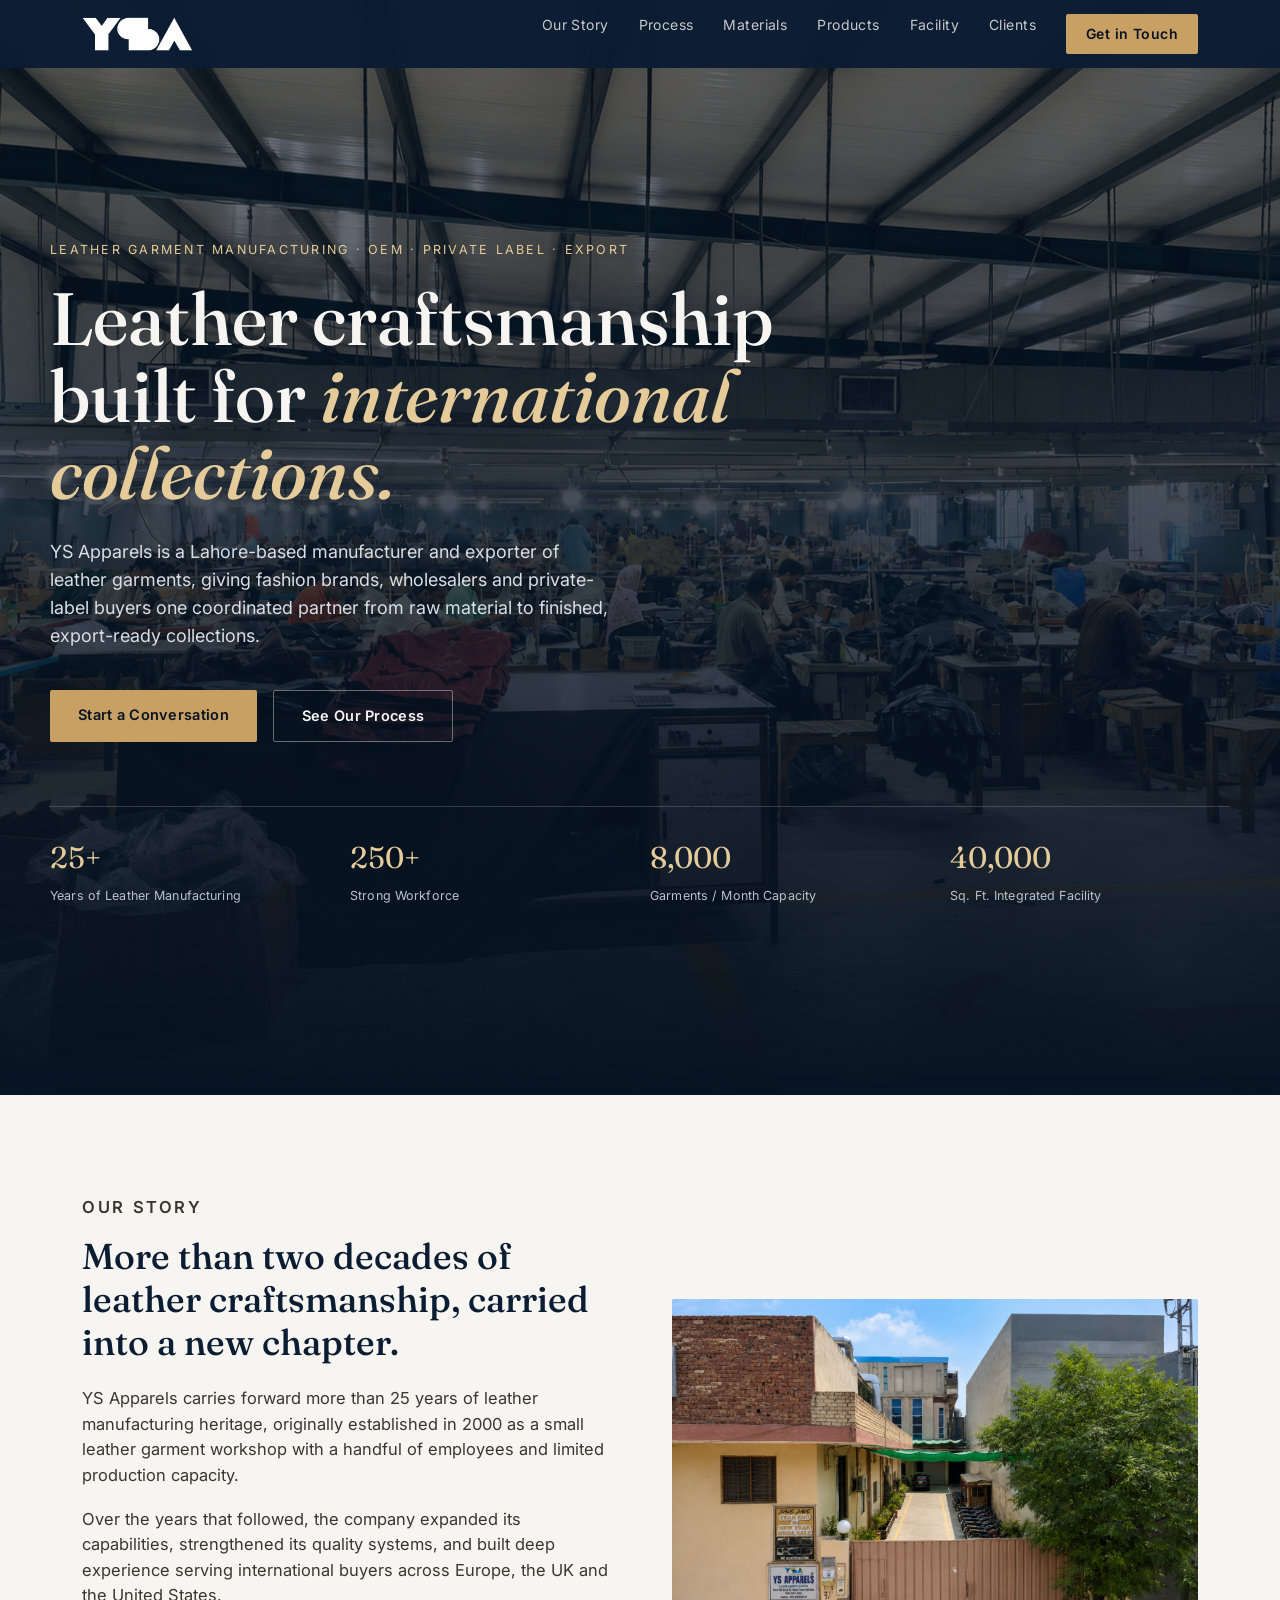
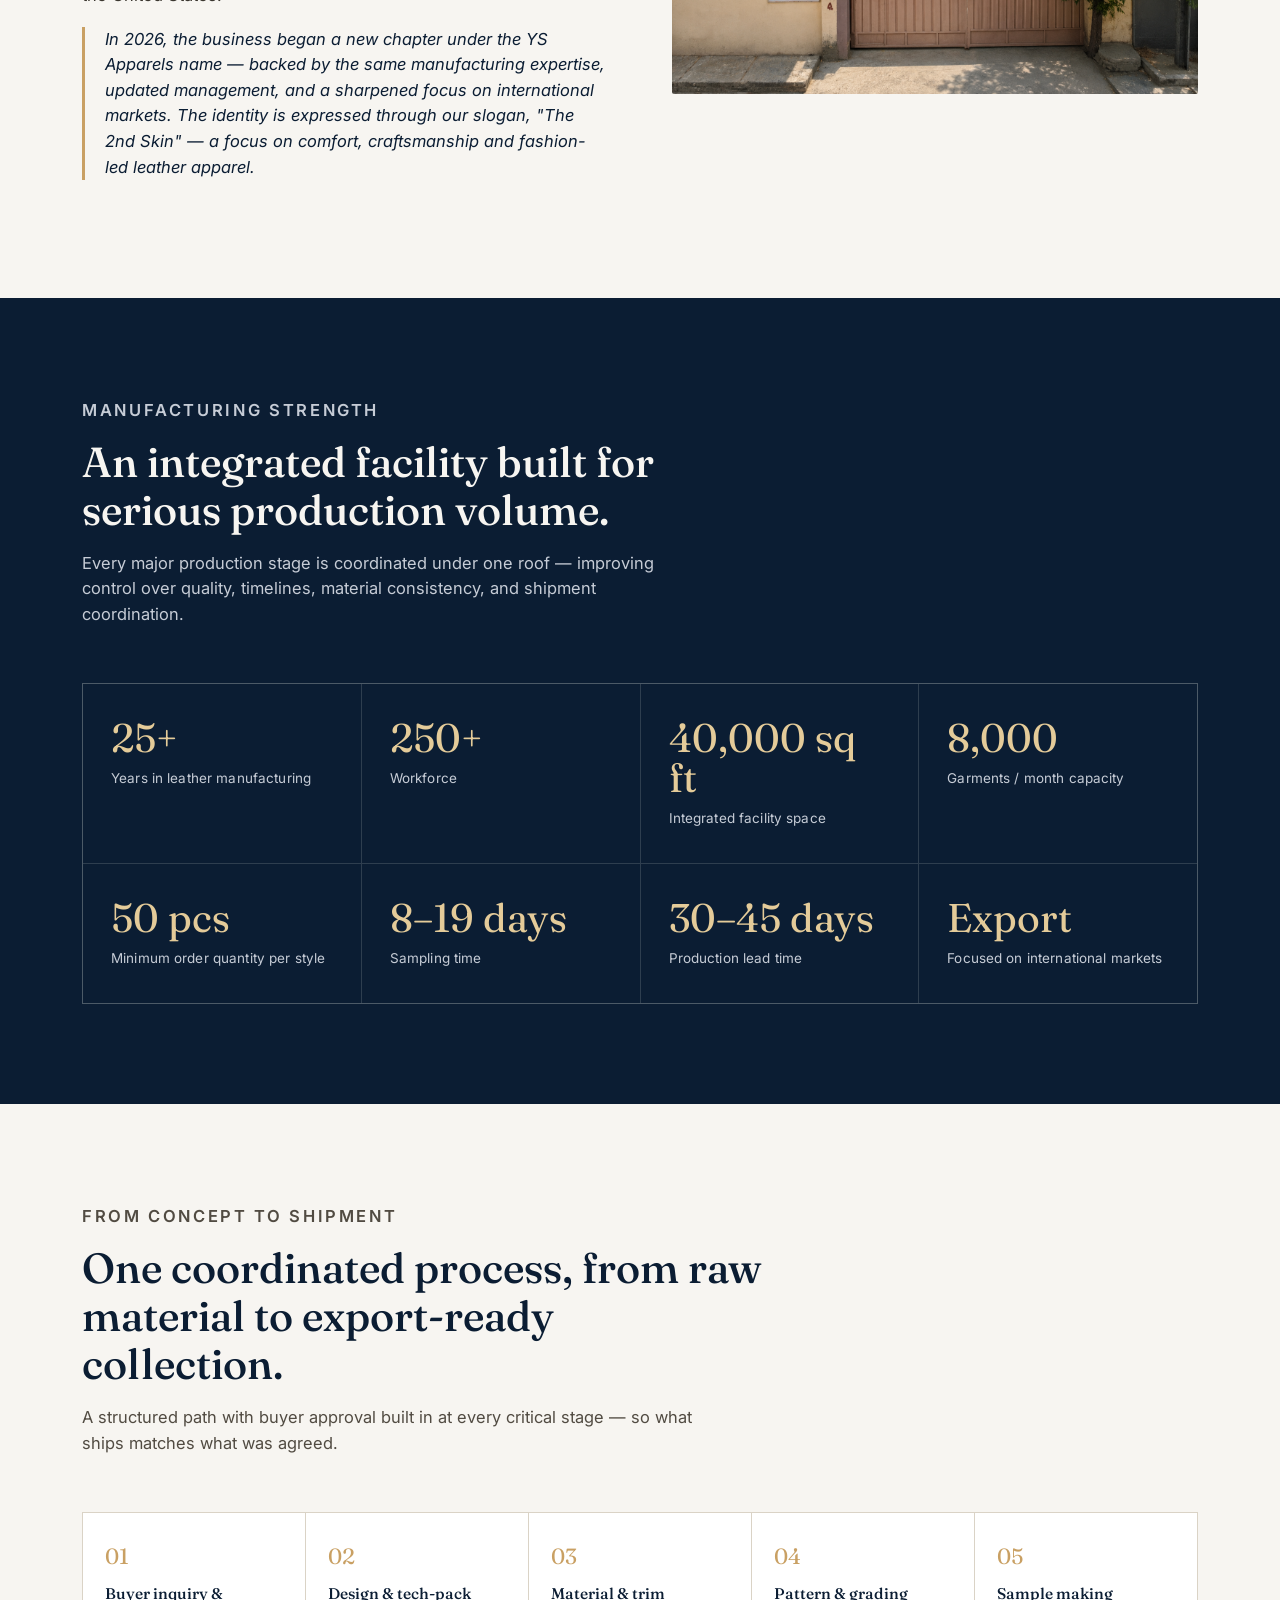
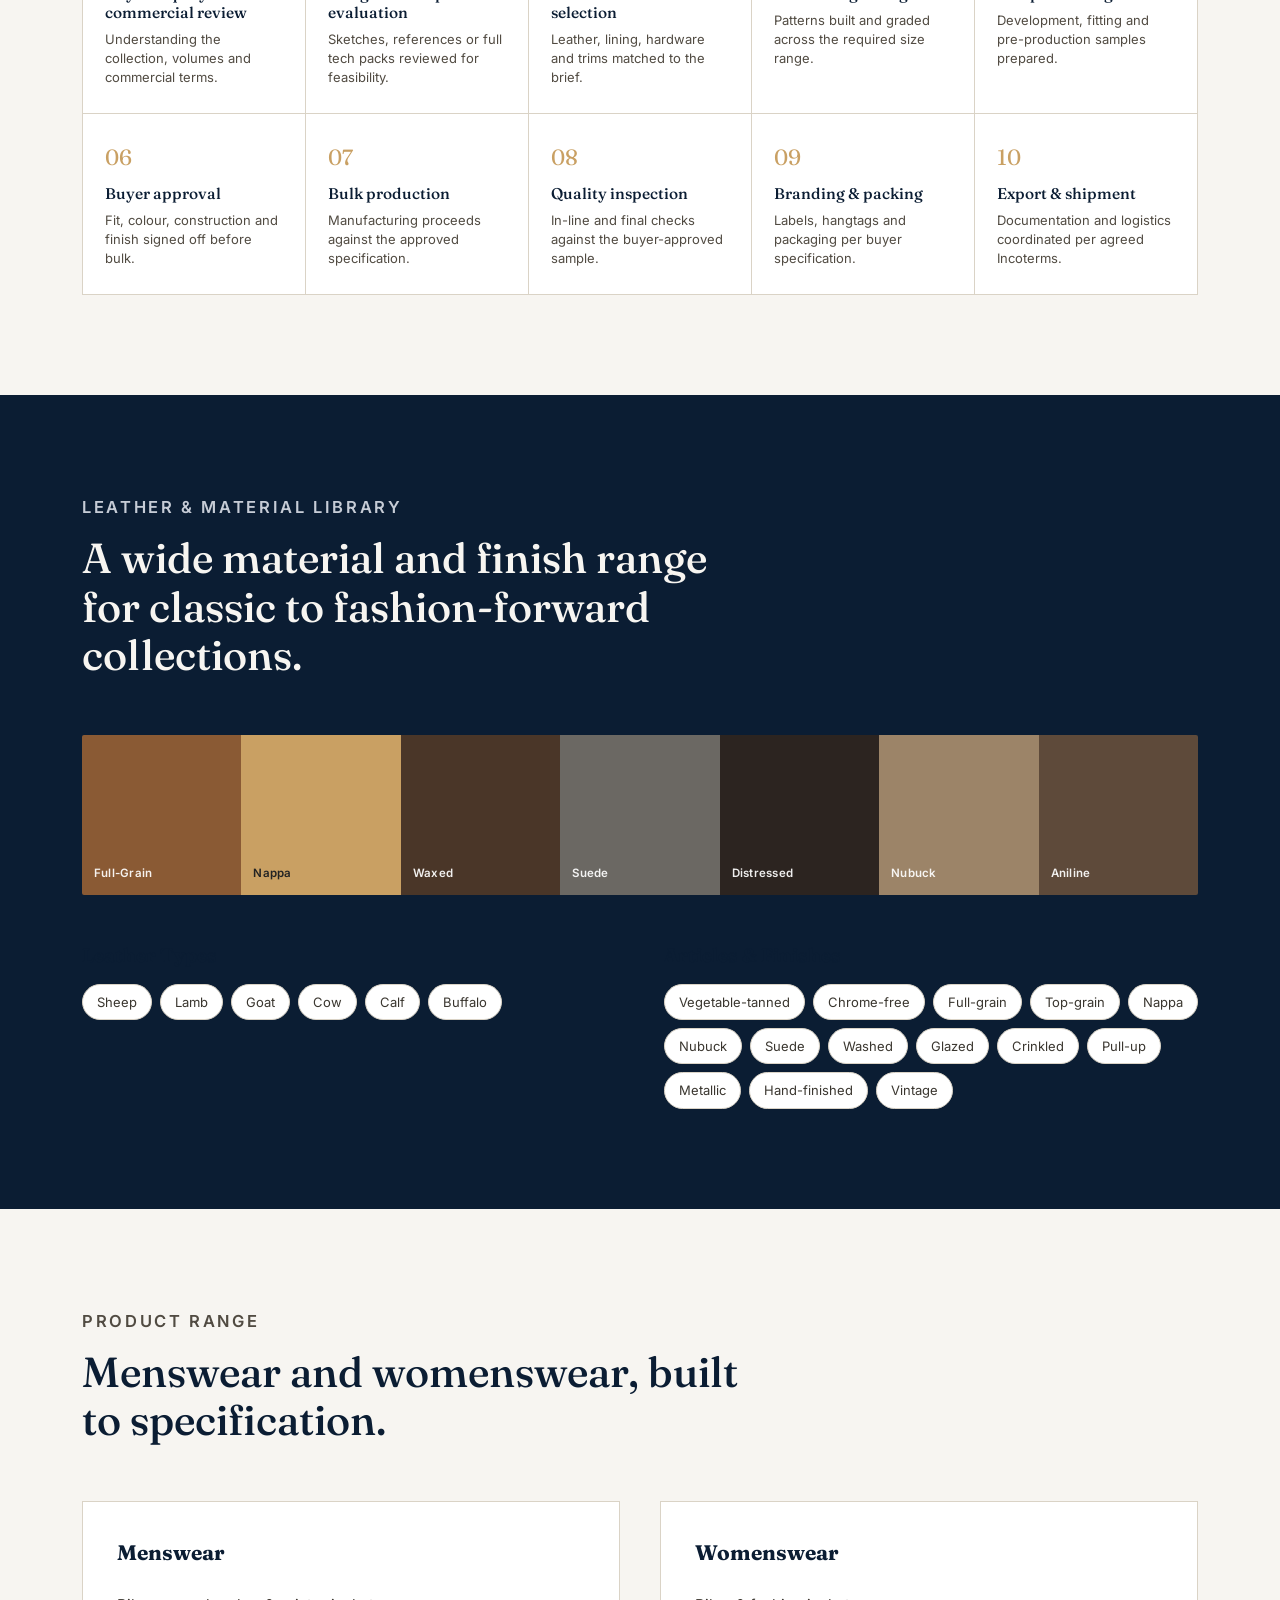
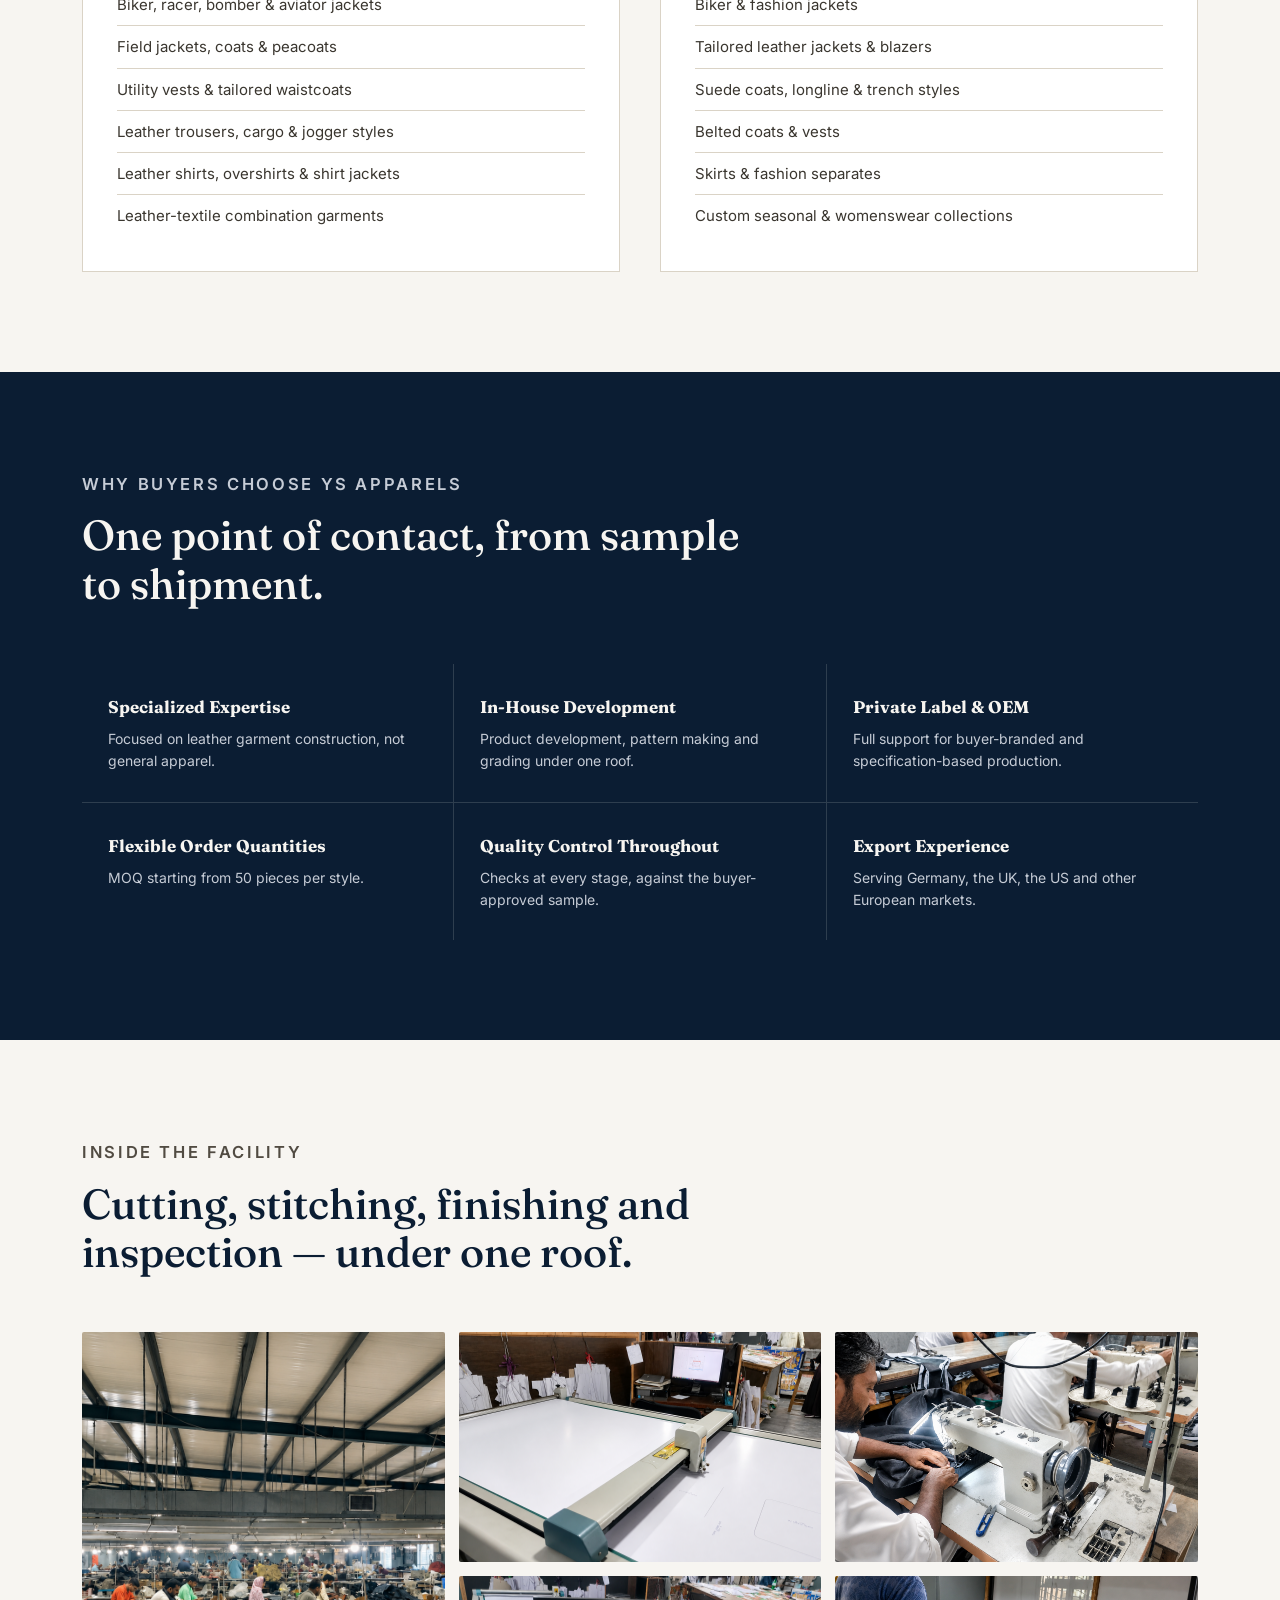
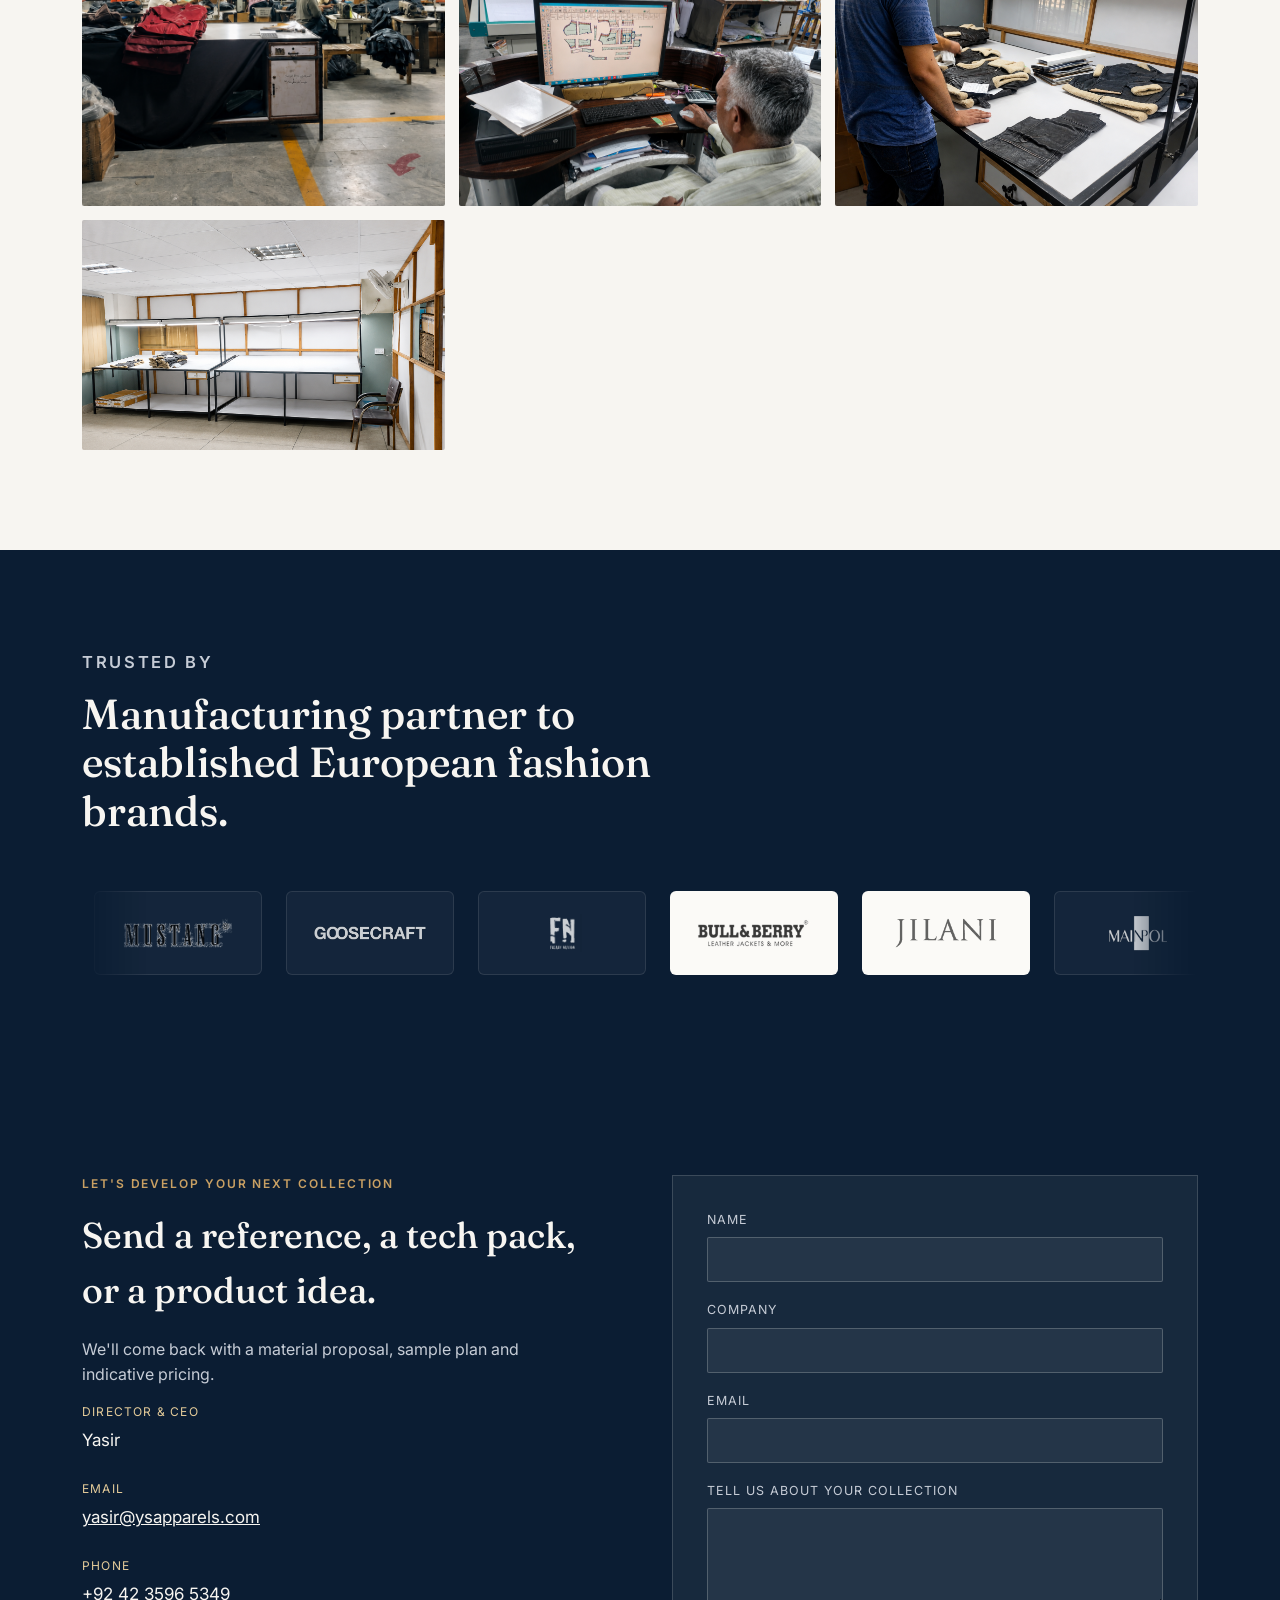
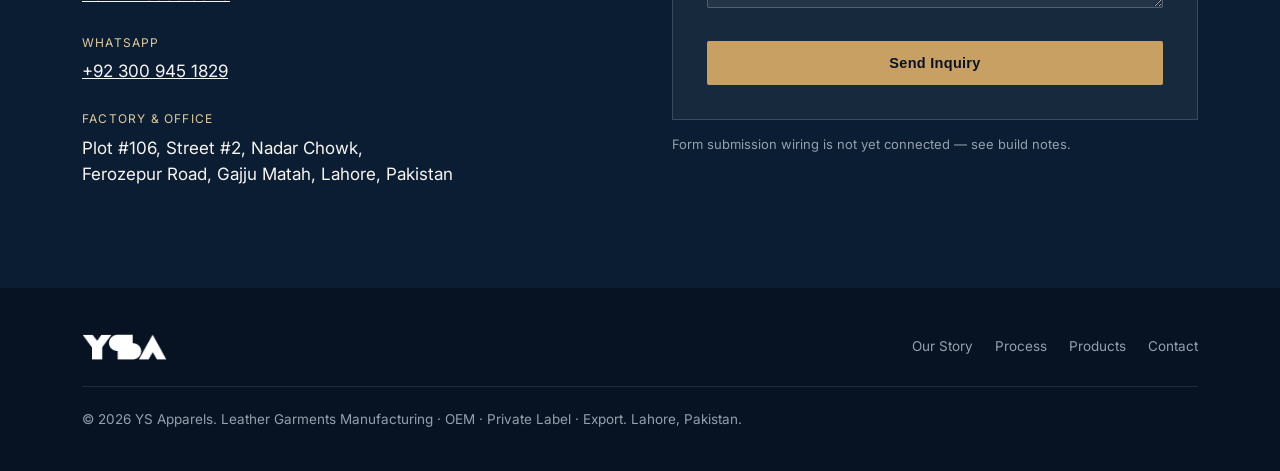
==== index.html @ 95a10e36 "Initial commit: YS Apparels site + Decap CMS admin panel" ====
<!DOCTYPE html>
<html lang="en">
<head>
<meta charset="UTF-8">
<meta name="viewport" content="width=device-width, initial-scale=1.0">
<title>YS Apparels — Leather Garment Manufacturing &amp; Export | Lahore, Pakistan</title>
<meta name="description" content="YS Apparels is a Lahore-based manufacturer and exporter of leather garments, serving international fashion brands, wholesalers and OEM/private-label buyers. 25+ years of leather craftsmanship.">
<link rel="icon" href="assets/favicon/favicon.ico">
<link rel="apple-touch-icon" href="assets/favicon/apple-touch-icon.png">
<link rel="preconnect" href="https://fonts.googleapis.com">
<link href="https://fonts.googleapis.com/css2?family=Fraunces:ital,wght@0,400;0,500;0,600;1,500&family=Inter:wght@400;500;600;700&display=swap" rel="stylesheet">
<link rel="stylesheet" href="styles.css">
</head>
<body>

<header class="site-header">
  <div class="header-inner">
    <img class="logo-mark" src="assets/logo/YS-Apparels-Mark-Only-White-3000w.png" alt="YS Apparels">
    <nav class="main-nav">
      <a href="#story">Our Story</a>
      <a href="#process">Process</a>
      <a href="#materials">Materials</a>
      <a href="#products">Products</a>
      <a href="#facility">Facility</a>
      <a href="#clients">Clients</a>
      <a href="#videos" id="nav-videos-link" style="display:none;">Videos</a>
      <a href="#contact" class="nav-cta">Get in Touch</a>
    </nav>
  </div>
</header>

<section class="hero">
  <div class="wrap hero-content">
    <p class="eyebrow">Leather Garment Manufacturing · OEM · Private Label · Export</p>
    <h1>Leather craftsmanship built for <em>international collections.</em></h1>
    <p class="lede">YS Apparels is a Lahore-based manufacturer and exporter of leather garments, giving fashion brands, wholesalers and private-label buyers one coordinated partner from raw material to finished, export-ready collections.</p>
    <div class="hero-actions">
      <a href="#contact" class="btn btn-primary">Start a Conversation</a>
      <a href="#process" class="btn btn-ghost">See Our Process</a>
    </div>
    <div class="hero-stats">
      <div>
        <div class="stat-num">25+</div>
        <div class="stat-label">Years of Leather Manufacturing</div>
      </div>
      <div>
        <div class="stat-num">250+</div>
        <div class="stat-label">Strong Workforce</div>
      </div>
      <div>
        <div class="stat-num">8,000</div>
        <div class="stat-label">Garments / Month Capacity</div>
      </div>
      <div>
        <div class="stat-num">40,000</div>
        <div class="stat-label">Sq. Ft. Integrated Facility</div>
      </div>
    </div>
  </div>
</section>

<section id="story">
  <div class="wrap story-grid">
    <div class="story-copy">
      <p class="section-eyebrow" style="margin-bottom:14px;">Our Story</p>
      <h2 style="font-family:var(--font-display); font-weight:500; font-size:clamp(26px,3.4vw,36px); color:var(--navy); margin:0 0 22px; line-height:1.2;">More than two decades of leather craftsmanship, carried into a new chapter.</h2>
      <p>YS Apparels carries forward more than 25 years of leather manufacturing heritage, originally established in 2000 as a small leather garment workshop with a handful of employees and limited production capacity.</p>
      <p>Over the years that followed, the company expanded its capabilities, strengthened its quality systems, and built deep experience serving international buyers across Europe, the UK and the United States.</p>
      <p class="lineage">In 2026, the business began a new chapter under the YS Apparels name — backed by the same manufacturing expertise, updated management, and a sharpened focus on international markets. The identity is expressed through our slogan, "The 2nd Skin" — a focus on comfort, craftsmanship and fashion-led leather apparel.</p>
    </div>
    <div class="story-photo">
      <img src="assets/factory/factory-gate-signage.png" alt="YS Apparels factory entrance, Lahore">
    </div>
  </div>
</section>

<section class="on-navy">
  <div class="wrap">
    <div class="section-head">
      <p class="section-eyebrow">Manufacturing Strength</p>
      <h2>An integrated facility built for serious production volume.</h2>
      <p>Every major production stage is coordinated under one roof — improving control over quality, timelines, material consistency, and shipment coordination.</p>
    </div>
    <div class="strength-grid">
      <div class="strength-card"><div class="num">25+</div><div class="label">Years in leather manufacturing</div></div>
      <div class="strength-card"><div class="num">250+</div><div class="label">Workforce</div></div>
      <div class="strength-card"><div class="num">40,000 sq ft</div><div class="label">Integrated facility space</div></div>
      <div class="strength-card"><div class="num">8,000</div><div class="label">Garments / month capacity</div></div>
      <div class="strength-card"><div class="num">50 pcs</div><div class="label">Minimum order quantity per style</div></div>
      <div class="strength-card"><div class="num">8–19 days</div><div class="label">Sampling time</div></div>
      <div class="strength-card"><div class="num">30–45 days</div><div class="label">Production lead time</div></div>
      <div class="strength-card"><div class="num">Export</div><div class="label">Focused on international markets</div></div>
    </div>
  </div>
</section>

<section id="process">
  <div class="wrap">
    <div class="section-head">
      <p class="section-eyebrow">From Concept to Shipment</p>
      <h2>One coordinated process, from raw material to export-ready collection.</h2>
      <p>A structured path with buyer approval built in at every critical stage — so what ships matches what was agreed.</p>
    </div>
    <div class="process-grid">
      <div class="process-card"><span class="pnum">01</span><h3>Buyer inquiry &amp; commercial review</h3><p>Understanding the collection, volumes and commercial terms.</p></div>
      <div class="process-card"><span class="pnum">02</span><h3>Design &amp; tech-pack evaluation</h3><p>Sketches, references or full tech packs reviewed for feasibility.</p></div>
      <div class="process-card"><span class="pnum">03</span><h3>Material &amp; trim selection</h3><p>Leather, lining, hardware and trims matched to the brief.</p></div>
      <div class="process-card"><span class="pnum">04</span><h3>Pattern &amp; grading</h3><p>Patterns built and graded across the required size range.</p></div>
      <div class="process-card"><span class="pnum">05</span><h3>Sample making</h3><p>Development, fitting and pre-production samples prepared.</p></div>
      <div class="process-card"><span class="pnum">06</span><h3>Buyer approval</h3><p>Fit, colour, construction and finish signed off before bulk.</p></div>
      <div class="process-card"><span class="pnum">07</span><h3>Bulk production</h3><p>Manufacturing proceeds against the approved specification.</p></div>
      <div class="process-card"><span class="pnum">08</span><h3>Quality inspection</h3><p>In-line and final checks against the buyer-approved sample.</p></div>
      <div class="process-card"><span class="pnum">09</span><h3>Branding &amp; packing</h3><p>Labels, hangtags and packaging per buyer specification.</p></div>
      <div class="process-card"><span class="pnum">10</span><h3>Export &amp; shipment</h3><p>Documentation and logistics coordinated per agreed Incoterms.</p></div>
    </div>
  </div>
</section>

<section id="materials" class="on-navy">
  <div class="wrap">
    <div class="section-head">
      <p class="section-eyebrow">Leather &amp; Material Library</p>
      <h2>A wide material and finish range for classic to fashion-forward collections.</h2>
    </div>

    <div class="swatch-strip">
      <div class="swatch" style="background:#8a5a34;">Full-Grain</div>
      <div class="swatch" style="background:#c9a063; color:#232323;">Nappa</div>
      <div class="swatch" style="background:#4a3628;">Waxed</div>
      <div class="swatch" style="background:#6b6863;">Suede</div>
      <div class="swatch" style="background:#2c2420;">Distressed</div>
      <div class="swatch" style="background:#9c8468;">Nubuck</div>
      <div class="swatch" style="background:#5e4a3a;">Aniline</div>
    </div>

    <div class="materials-grid">
      <div>
        <h3>Leather Types</h3>
        <div class="tag-list">
          <span class="tag">Sheep</span><span class="tag">Lamb</span><span class="tag">Goat</span>
          <span class="tag">Cow</span><span class="tag">Calf</span><span class="tag">Buffalo</span>
        </div>
      </div>
      <div>
        <h3>Articles &amp; Finishes</h3>
        <div class="tag-list">
          <span class="tag">Vegetable-tanned</span><span class="tag">Chrome-free</span><span class="tag">Full-grain</span>
          <span class="tag">Top-grain</span><span class="tag">Nappa</span><span class="tag">Nubuck</span>
          <span class="tag">Suede</span><span class="tag">Washed</span><span class="tag">Glazed</span>
          <span class="tag">Crinkled</span><span class="tag">Pull-up</span><span class="tag">Metallic</span>
          <span class="tag">Hand-finished</span><span class="tag">Vintage</span>
        </div>
      </div>
    </div>
  </div>
</section>

<section id="products">
  <div class="wrap">
    <div class="section-head">
      <p class="section-eyebrow">Product Range</p>
      <h2>Menswear and womenswear, built to specification.</h2>
    </div>
    <div class="range-grid">
      <div class="range-card">
        <h3>Menswear</h3>
        <ul>
          <li>Biker, racer, bomber &amp; aviator jackets</li>
          <li>Field jackets, coats &amp; peacoats</li>
          <li>Utility vests &amp; tailored waistcoats</li>
          <li>Leather trousers, cargo &amp; jogger styles</li>
          <li>Leather shirts, overshirts &amp; shirt jackets</li>
          <li>Leather-textile combination garments</li>
        </ul>
      </div>
      <div class="range-card">
        <h3>Womenswear</h3>
        <ul>
          <li>Biker &amp; fashion jackets</li>
          <li>Tailored leather jackets &amp; blazers</li>
          <li>Suede coats, longline &amp; trench styles</li>
          <li>Belted coats &amp; vests</li>
          <li>Skirts &amp; fashion separates</li>
          <li>Custom seasonal &amp; womenswear collections</li>
        </ul>
      </div>
    </div>
  </div>
</section>

<section class="on-navy">
  <div class="wrap">
    <div class="section-head">
      <p class="section-eyebrow">Why Buyers Choose YS Apparels</p>
      <h2>One point of contact, from sample to shipment.</h2>
    </div>
    <div class="why-grid">
      <div class="why-card"><h4>Specialized Expertise</h4><p>Focused on leather garment construction, not general apparel.</p></div>
      <div class="why-card"><h4>In-House Development</h4><p>Product development, pattern making and grading under one roof.</p></div>
      <div class="why-card"><h4>Private Label &amp; OEM</h4><p>Full support for buyer-branded and specification-based production.</p></div>
      <div class="why-card"><h4>Flexible Order Quantities</h4><p>MOQ starting from 50 pieces per style.</p></div>
      <div class="why-card"><h4>Quality Control Throughout</h4><p>Checks at every stage, against the buyer-approved sample.</p></div>
      <div class="why-card"><h4>Export Experience</h4><p>Serving Germany, the UK, the US and other European markets.</p></div>
    </div>
  </div>
</section>

<section id="facility">
  <div class="wrap">
    <div class="section-head">
      <p class="section-eyebrow">Inside the Facility</p>
      <h2>Cutting, stitching, finishing and inspection — under one roof.</h2>
    </div>
    <div class="gallery-grid" id="facility-gallery-grid">
      <img class="tall" src="assets/factory/production-floor-wide.png" alt="Production floor, wide view">
      <img src="assets/factory/pattern-cad-desk-1.png" alt="Pattern development workstation">
      <img src="assets/factory/cutting-plotter-1.png" alt="Automated cutting table">
      <img src="assets/factory/stitching-operator.png" alt="Stitching operator at work">
      <img src="assets/factory/quality-check-table.png" alt="Quality inspection table">
      <img src="assets/factory/cutting-inspection-room.png" alt="Cutting and inspection room">
    </div>
  </div>
</section>

<section id="clients" class="on-navy">
  <div class="wrap">
    <div class="section-head">
      <p class="section-eyebrow">Trusted By</p>
      <h2>Manufacturing partner to established European fashion brands.</h2>
    </div>
    <div class="clients-marquee">
      <div class="marquee-track" id="clients-marquee-track">
        <div class="client-chip dark"><img src="assets/clients/mustang.png" alt="Mustang"></div>
        <div class="client-chip dark"><img src="assets/clients/goosecraft.png" alt="Goosecraft"></div>
        <div class="client-chip dark"><img src="assets/clients/freaky-nation.png" alt="Freaky Nation"></div>
        <div class="client-chip light"><img src="assets/clients/bull-and-berry.png" alt="Bull & Berry"></div>
        <div class="client-chip light"><img src="assets/clients/jilani.png" alt="Jilani"></div>
        <div class="client-chip dark"><img src="assets/clients/mainpol.png" alt="Mainpol"></div>
        <div class="client-chip light"><img src="assets/clients/engbers.svg" alt="Engbers"></div>
        <div class="client-chip light"><img src="assets/clients/jp1880.svg" alt="JP 1880"></div>
        <div class="client-chip light"><img src="assets/clients/sthuge.svg" alt="Sthuge"></div>
        <div class="client-chip light"><img src="assets/clients/babista.svg" alt="Babista"></div>
        <div class="client-chip light"><img src="assets/clients/boston-park.svg" alt="Boston Park"></div>
        <div class="client-chip light"><img src="assets/clients/men-plus.svg" alt="Men Plus"></div>
        <div class="client-chip dark"><img src="assets/clients/jcc.jpeg" alt="JCC"></div>
        <div class="client-chip dark"><img src="assets/clients/ibana.jpeg" alt="Ibana"></div>
        <div class="client-chip light"><img src="assets/clients/maze.png" alt="Maze"></div>
        <div class="client-chip light"><img src="assets/clients/oxxo.png" alt="Oxxo"></div>
        <div class="client-chip light"><img src="assets/clients/topgun.png" alt="Topgun"></div>
        <!-- duplicate set: seamless loop, aria-hidden so screen readers only announce logos once -->
        <div class="client-chip dark" aria-hidden="true"><img src="assets/clients/mustang.png" alt=""></div>
        <div class="client-chip dark" aria-hidden="true"><img src="assets/clients/goosecraft.png" alt=""></div>
        <div class="client-chip dark" aria-hidden="true"><img src="assets/clients/freaky-nation.png" alt=""></div>
        <div class="client-chip light" aria-hidden="true"><img src="assets/clients/bull-and-berry.png" alt=""></div>
        <div class="client-chip light" aria-hidden="true"><img src="assets/clients/jilani.png" alt=""></div>
        <div class="client-chip dark" aria-hidden="true"><img src="assets/clients/mainpol.png" alt=""></div>
        <div class="client-chip light" aria-hidden="true"><img src="assets/clients/engbers.svg" alt=""></div>
        <div class="client-chip light" aria-hidden="true"><img src="assets/clients/jp1880.svg" alt=""></div>
        <div class="client-chip light" aria-hidden="true"><img src="assets/clients/sthuge.svg" alt=""></div>
        <div class="client-chip light" aria-hidden="true"><img src="assets/clients/babista.svg" alt=""></div>
        <div class="client-chip light" aria-hidden="true"><img src="assets/clients/boston-park.svg" alt=""></div>
        <div class="client-chip light" aria-hidden="true"><img src="assets/clients/men-plus.svg" alt=""></div>
        <div class="client-chip dark" aria-hidden="true"><img src="assets/clients/jcc.jpeg" alt=""></div>
        <div class="client-chip dark" aria-hidden="true"><img src="assets/clients/ibana.jpeg" alt=""></div>
        <div class="client-chip light" aria-hidden="true"><img src="assets/clients/maze.png" alt=""></div>
        <div class="client-chip light" aria-hidden="true"><img src="assets/clients/oxxo.png" alt=""></div>
        <div class="client-chip light" aria-hidden="true"><img src="assets/clients/topgun.png" alt=""></div>
      </div>
    </div>
  </div>
</section>

<section id="videos" class="on-navy" style="display:none;">
  <div class="wrap">
    <div class="section-head">
      <p class="section-eyebrow">Media</p>
      <h2>See our facility and process in action.</h2>
      <p>Video walkthroughs and product features from YS Apparels.</p>
    </div>
    <div class="video-grid" id="videos-grid"></div>
  </div>
</section>

<section id="contact" class="on-navy">
  <div class="wrap contact-grid">
    <div class="contact-info">
      <p class="section-eyebrow">Let's Develop Your Next Collection</p>
      <h2 style="font-family:var(--font-display); font-weight:500; font-size:clamp(26px,3.4vw,36px); margin:0 0 18px;">Send a reference, a tech pack, or a product idea.</h2>
      <p style="color:#C6CCD6; font-size:16px; max-width:440px;">We'll come back with a material proposal, sample plan and indicative pricing.</p>
      <dl>
        <dt>Director &amp; CEO</dt><dd>Yasir</dd>
        <dt>Email</dt><dd><a id="contact-email" href="mailto:yasir@ysapparels.com">yasir@ysapparels.com</a></dd>
        <dt>Phone</dt><dd><a id="contact-phone" href="tel:+924235965349">+92 42 3596 5349</a></dd>
        <dt>WhatsApp</dt><dd><a id="contact-whatsapp" href="https://wa.me/923009451829" target="_blank" rel="noopener">+92 300 945 1829</a></dd>
        <dt>Factory &amp; Office</dt><dd id="contact-address">Plot #106, Street #2, Nadar Chowk,<br>Ferozepur Road, Gajju Matah, Lahore, Pakistan</dd>
      </dl>
    </div>
    <div>
      <form class="inquiry" action="#" method="POST">
        <label for="name">Name</label>
        <input id="name" name="name" type="text" required>
        <label for="company">Company</label>
        <input id="company" name="company" type="text">
        <label for="email">Email</label>
        <input id="email" name="email" type="email" required>
        <label for="message">Tell us about your collection</label>
        <textarea id="message" name="message" required></textarea>
        <button type="submit" class="btn btn-primary">Send Inquiry</button>
      </form>
      <p class="form-note">Form submission wiring is not yet connected — see build notes.</p>
    </div>
  </div>
</section>

<footer>
  <div class="wrap">
    <div class="footer-top">
      <img src="assets/logo/YS-Apparels-Mark-Only-White-3000w.png" alt="YS Apparels">
      <div class="footer-links">
        <a href="#story">Our Story</a>
        <a href="#process">Process</a>
        <a href="#products">Products</a>
        <a href="#videos" id="footer-videos-link" style="display:none;">Videos</a>
        <a href="#contact">Contact</a>
      </div>
    </div>
    <p>&copy; 2026 YS Apparels. Leather Garments Manufacturing · OEM · Private Label · Export. Lahore, Pakistan.</p>
  </div>
</footer>

<script src="assets/js/site-data.js" defer></script>
</body>
</html>
---- styles.css ----
:root {
  --navy: #0B1D33;
  --navy-deep: #071322;
  --camel: #C9A063;
  --camel-light: #E4CB99;
  --cream: #F7F5F1;
  --charcoal: #232323;
  --line: #DAD3C6;
  --font-display: "Fraunces", Georgia, serif;
  --font-body: "Inter", -apple-system, BlinkMacSystemFont, "Segoe UI", sans-serif;
}

* { box-sizing: border-box; }

html { scroll-behavior: smooth; }

body {
  margin: 0;
  font-family: var(--font-body);
  color: var(--charcoal);
  background: var(--cream);
  line-height: 1.55;
}

a { color: inherit; }

img { max-width: 100%; display: block; }

.wrap {
  max-width: 1180px;
  margin: 0 auto;
  padding: 0 32px;
}

/* ---------- Header ---------- */
header.site-header {
  position: fixed;
  top: 0; left: 0; right: 0;
  z-index: 100;
  background: rgba(11, 29, 51, 0.96);
  backdrop-filter: blur(6px);
}

.header-inner {
  max-width: 1180px;
  margin: 0 auto;
  padding: 14px 32px;
  display: flex;
  align-items: center;
  justify-content: space-between;
}

.header-inner img.logo-mark {
  height: 34px;
  width: auto;
}

nav.main-nav {
  display: flex;
  gap: 30px;
}

nav.main-nav a {
  color: var(--cream);
  text-decoration: none;
  font-size: 14px;
  letter-spacing: 0.03em;
  opacity: 0.8;
  transition: opacity 0.2s;
}

nav.main-nav a:hover { opacity: 1; }

.nav-cta {
  background: var(--camel);
  color: var(--navy-deep) !important;
  padding: 9px 20px;
  border-radius: 2px;
  opacity: 1 !important;
  font-weight: 600;
}

.nav-toggle { display: none; }

/* ---------- Hero ---------- */
.hero {
  position: relative;
  min-height: 100vh;
  display: flex;
  align-items: flex-end;
  background: linear-gradient(180deg, rgba(7,19,34,0.55) 0%, rgba(7,19,34,0.86) 72%, var(--navy-deep) 100%),
    url('assets/factory/production-floor-wide.png') center/cover no-repeat;
}

.hero-content {
  padding: 140px 0 90px;
  width: 100%;
  color: var(--cream);
}

.eyebrow {
  font-family: var(--font-body);
  text-transform: uppercase;
  letter-spacing: 0.18em;
  font-size: 12.5px;
  color: var(--camel-light);
  margin: 0 0 22px;
}

.hero h1 {
  font-family: var(--font-display);
  font-weight: 500;
  font-size: clamp(38px, 6vw, 74px);
  line-height: 1.04;
  margin: 0 0 26px;
  max-width: 820px;
}

.hero h1 em {
  font-style: italic;
  color: var(--camel-light);
}

.hero p.lede {
  max-width: 560px;
  font-size: 18px;
  color: #D9DEE6;
  margin: 0 0 40px;
}

.hero-actions { display: flex; gap: 16px; flex-wrap: wrap; }

.btn {
  display: inline-block;
  padding: 14px 28px;
  text-decoration: none;
  font-size: 14.5px;
  letter-spacing: 0.02em;
  font-weight: 600;
  border-radius: 2px;
  transition: transform 0.15s, background 0.15s;
}

.btn-primary { background: var(--camel); color: var(--navy-deep); }
.btn-primary:hover { background: var(--camel-light); transform: translateY(-1px); }

.btn-ghost {
  border: 1px solid rgba(247,245,241,0.4);
  color: var(--cream);
}
.btn-ghost:hover { border-color: var(--cream); }

.hero-stats {
  margin-top: 64px;
  display: grid;
  grid-template-columns: repeat(4, 1fr);
  border-top: 1px solid rgba(247,245,241,0.18);
  padding-top: 28px;
  gap: 20px;
}

.hero-stats .stat-num {
  font-family: var(--font-display);
  font-size: 30px;
  color: var(--camel-light);
}
.hero-stats .stat-label {
  font-size: 12.5px;
  color: #B9C1CC;
  margin-top: 4px;
  letter-spacing: 0.01em;
}

/* ---------- Section basics ---------- */
section { padding: 100px 0; }

.section-head { max-width: 680px; margin-bottom: 56px; }

.section-eyebrow {
  text-transform: uppercase;
  letter-spacing: 0.16em;
  font-size: 12px;
  color: var(--camel);
  font-weight: 600;
  margin: 0 0 14px;
}

.section-head h2 {
  font-family: var(--font-display);
  font-weight: 500;
  font-size: clamp(28px, 3.6vw, 42px);
  margin: 0 0 16px;
  color: var(--navy);
  line-height: 1.15;
}

.section-head p { color: #514B42; font-size: 16.5px; max-width: 620px; }

.on-navy { background: var(--navy); color: var(--cream); }
.on-navy .section-head h2 { color: var(--cream); }
.on-navy .section-head p { color: #C6CCD6; }

/* ---------- Story ---------- */
.story-grid {
  display: grid;
  grid-template-columns: 1fr 1fr;
  gap: 64px;
  align-items: center;
}

.story-copy p { margin: 0 0 18px; font-size: 16.5px; color: #3A362F; }
.story-copy p.lineage {
  border-left: 3px solid var(--camel);
  padding-left: 20px;
  font-style: italic;
  color: var(--navy);
}

.story-photo img { border-radius: 2px; }

/* ---------- Stats strip (manufacturing strength) ---------- */
.strength-grid {
  display: grid;
  grid-template-columns: repeat(4, 1fr);
  gap: 1px;
  background: rgba(247,245,241,0.15);
  border: 1px solid rgba(247,245,241,0.15);
}

.strength-card {
  background: var(--navy);
  padding: 34px 28px;
}

.strength-card .num {
  font-family: var(--font-display);
  font-size: 40px;
  color: var(--camel-light);
  line-height: 1;
}
.strength-card .label {
  margin-top: 10px;
  font-size: 13.5px;
  color: #C6CCD6;
  letter-spacing: 0.01em;
}

/* ---------- Process: compact grid, not a long scroll ---------- */
.process-grid {
  display: grid;
  grid-template-columns: repeat(5, 1fr);
  gap: 1px;
  background: var(--line);
  border: 1px solid var(--line);
}

.process-card {
  background: #fff;
  padding: 26px 22px;
  min-height: 168px;
}

.process-card .pnum {
  font-family: var(--font-display);
  font-size: 22px;
  color: var(--camel);
  display: block;
  margin-bottom: 10px;
}

.process-card h3 {
  margin: 0 0 8px;
  font-size: 15.5px;
  font-family: var(--font-display);
  font-weight: 500;
  color: var(--navy);
  line-height: 1.25;
}
.process-card p { margin: 0; color: #514B42; font-size: 13px; line-height: 1.45; }

/* ---------- Material swatches (signature element) ---------- */
.swatch-strip {
  display: grid;
  grid-template-columns: repeat(7, 1fr);
  border-radius: 2px;
  overflow: hidden;
  margin-bottom: 46px;
}
.swatch {
  aspect-ratio: 1;
  display: flex;
  align-items: flex-end;
  padding: 12px;
  font-size: 11.5px;
  color: rgba(255,255,255,0.92);
  letter-spacing: 0.02em;
  font-weight: 600;
}

.materials-grid {
  display: grid;
  grid-template-columns: 1fr 1fr;
  gap: 48px;
}
.materials-grid h3 {
  font-family: var(--font-display);
  font-size: 19px;
  color: var(--navy);
  margin: 0 0 14px;
}
.tag-list { display: flex; flex-wrap: wrap; gap: 8px; }
.tag {
  border: 1px solid var(--line);
  padding: 7px 14px;
  border-radius: 20px;
  font-size: 13px;
  color: #3A362F;
  background: #fff;
}

/* ---------- Product range ---------- */
.range-grid {
  display: grid;
  grid-template-columns: 1fr 1fr;
  gap: 40px;
}
.range-card {
  background: #fff;
  border: 1px solid var(--line);
  padding: 34px;
}
.range-card h3 {
  font-family: var(--font-display);
  font-size: 21px;
  color: var(--navy);
  margin: 0 0 16px;
}
.range-card ul { margin: 0; padding: 0; list-style: none; }
.range-card li {
  padding: 9px 0;
  border-top: 1px solid var(--line);
  font-size: 15px;
  color: #3A362F;
}
.range-card li:first-child { border-top: none; }

/* ---------- Why us ---------- */
.why-grid {
  display: grid;
  grid-template-columns: repeat(3, 1fr);
  gap: 1px;
  background: rgba(247,245,241,0.15);
}
.why-card {
  background: var(--navy);
  padding: 30px 26px;
}
.why-card h4 {
  font-family: var(--font-display);
  font-size: 17px;
  margin: 0 0 8px;
  color: var(--cream);
}
.why-card p { margin: 0; font-size: 14px; color: #C6CCD6; }

/* ---------- Facility gallery ---------- */
.gallery-grid {
  display: grid;
  grid-template-columns: repeat(3, 1fr);
  gap: 14px;
}
.gallery-grid img {
  width: 100%;
  height: 230px;
  object-fit: cover;
  border-radius: 2px;
}
.gallery-grid .tall { grid-row: span 2; height: 474px; }

/* ---------- Clients: sleek scrolling marquee ---------- */
.clients-marquee {
  position: relative;
  overflow: hidden;
  -webkit-mask-image: linear-gradient(90deg, transparent 0%, black 6%, black 94%, transparent 100%);
  mask-image: linear-gradient(90deg, transparent 0%, black 6%, black 94%, transparent 100%);
}

.marquee-track {
  display: flex;
  align-items: center;
  width: max-content;
  animation: marquee-scroll 36s linear infinite;
}

.clients-marquee:hover .marquee-track { animation-play-state: paused; }

@keyframes marquee-scroll {
  from { transform: translateX(0); }
  to { transform: translateX(-50%); }
}

.client-chip {
  flex: 0 0 auto;
  width: 168px;
  height: 84px;
  margin: 0 12px;
  border-radius: 6px;
  display: flex;
  align-items: center;
  justify-content: center;
  padding: 16px 20px;
}

.client-chip.light { background: #FBFAF7; }
.client-chip.dark {
  background: rgba(247,245,241,0.04);
  border: 1px solid rgba(247,245,241,0.1);
}

.client-chip img {
  max-height: 42px;
  max-width: 100%;
  width: auto;
  filter: grayscale(1);
  opacity: 0.78;
  transition: opacity 0.2s, filter 0.2s;
}
.client-chip:hover img { filter: grayscale(0); opacity: 1; }

@media (prefers-reduced-motion: reduce) {
  .marquee-track { animation: none; }
  .clients-marquee { overflow-x: auto; -webkit-mask-image: none; mask-image: none; }
}

/* ---------- Contact ---------- */
.contact-grid {
  display: grid;
  grid-template-columns: 1fr 1fr;
  gap: 64px;
}

.contact-info dl { margin: 0; }
.contact-info dt {
  font-size: 12px;
  text-transform: uppercase;
  letter-spacing: 0.1em;
  color: var(--camel-light);
  margin-top: 26px;
}
.contact-info dt:first-child { margin-top: 0; }
.contact-info dd {
  margin: 6px 0 0;
  font-size: 17px;
  color: var(--cream);
}

form.inquiry {
  background: rgba(247,245,241,0.05);
  border: 1px solid rgba(247,245,241,0.16);
  padding: 34px;
}
form.inquiry label {
  display: block;
  font-size: 12.5px;
  text-transform: uppercase;
  letter-spacing: 0.08em;
  color: #C6CCD6;
  margin: 18px 0 8px;
}
form.inquiry label:first-child { margin-top: 0; }
form.inquiry input, form.inquiry textarea, form.inquiry select {
  width: 100%;
  background: rgba(255,255,255,0.06);
  border: 1px solid rgba(247,245,241,0.22);
  color: var(--cream);
  padding: 12px 14px;
  font-family: var(--font-body);
  font-size: 15px;
  border-radius: 2px;
}
form.inquiry textarea { resize: vertical; min-height: 100px; }
form.inquiry button {
  margin-top: 26px;
  width: 100%;
  border: none;
  cursor: pointer;
}
.form-note { font-size: 13px; color: #93a0ad; margin-top: 14px; }

/* ---------- Footer ---------- */
footer {
  background: var(--navy-deep);
  color: #93A0AD;
  padding: 46px 0 28px;
  font-size: 13.5px;
}
.footer-top {
  display: flex;
  justify-content: space-between;
  align-items: center;
  padding-bottom: 26px;
  border-bottom: 1px solid rgba(247,245,241,0.1);
  margin-bottom: 22px;
  flex-wrap: wrap;
  gap: 16px;
}
.footer-top img { height: 26px; }
footer .footer-links { display: flex; gap: 22px; }
footer a { text-decoration: none; color: #93A0AD; }
footer a:hover { color: var(--cream); }

/* ---------- Responsive ---------- */
@media (max-width: 900px) {
  nav.main-nav { display: none; }
  .story-grid, .contact-grid, .materials-grid, .range-grid { grid-template-columns: 1fr; }
  .hero-stats { grid-template-columns: repeat(2,1fr); }
  .strength-grid { grid-template-columns: repeat(2,1fr); }
  .why-grid { grid-template-columns: 1fr; }
  .gallery-grid { grid-template-columns: repeat(2,1fr); }
  .process-grid { grid-template-columns: repeat(3, 1fr); }
  .gallery-grid .tall { height: 230px; grid-row: span 1; }
  .swatch-strip { grid-template-columns: repeat(4,1fr); }
}

@media (max-width: 560px) {
  .wrap, .header-inner { padding-left: 20px; padding-right: 20px; }
  section { padding: 70px 0; }
  .hero-content { padding: 120px 0 60px; }
  .swatch-strip { grid-template-columns: repeat(3,1fr); }
  .process-grid { grid-template-columns: 1fr; }
}

@media (prefers-reduced-motion: reduce) {
  html { scroll-behavior: auto; }
  * { transition: none !important; }
}

:focus-visible {
  outline: 2px solid var(--camel);
  outline-offset: 2px;
}

/* ---------- Videos ---------- */
.video-grid {
  display: grid;
  grid-template-columns: repeat(2, 1fr);
  gap: 24px;
}
.video-embed {
  position: relative;
  width: 100%;
  padding-top: 56.25%;
  background: rgba(247,245,241,0.05);
  border: 1px solid rgba(247,245,241,0.16);
  border-radius: 2px;
  overflow: hidden;
}
.video-embed iframe {
  position: absolute;
  top: 0; left: 0;
  width: 100%; height: 100%;
  border: 0;
}
.video-title {
  margin: 12px 0 0;
  font-size: 14px;
  color: #C6CCD6;
}
@media (max-width: 900px) {
  .video-grid { grid-template-columns: 1fr; }
}
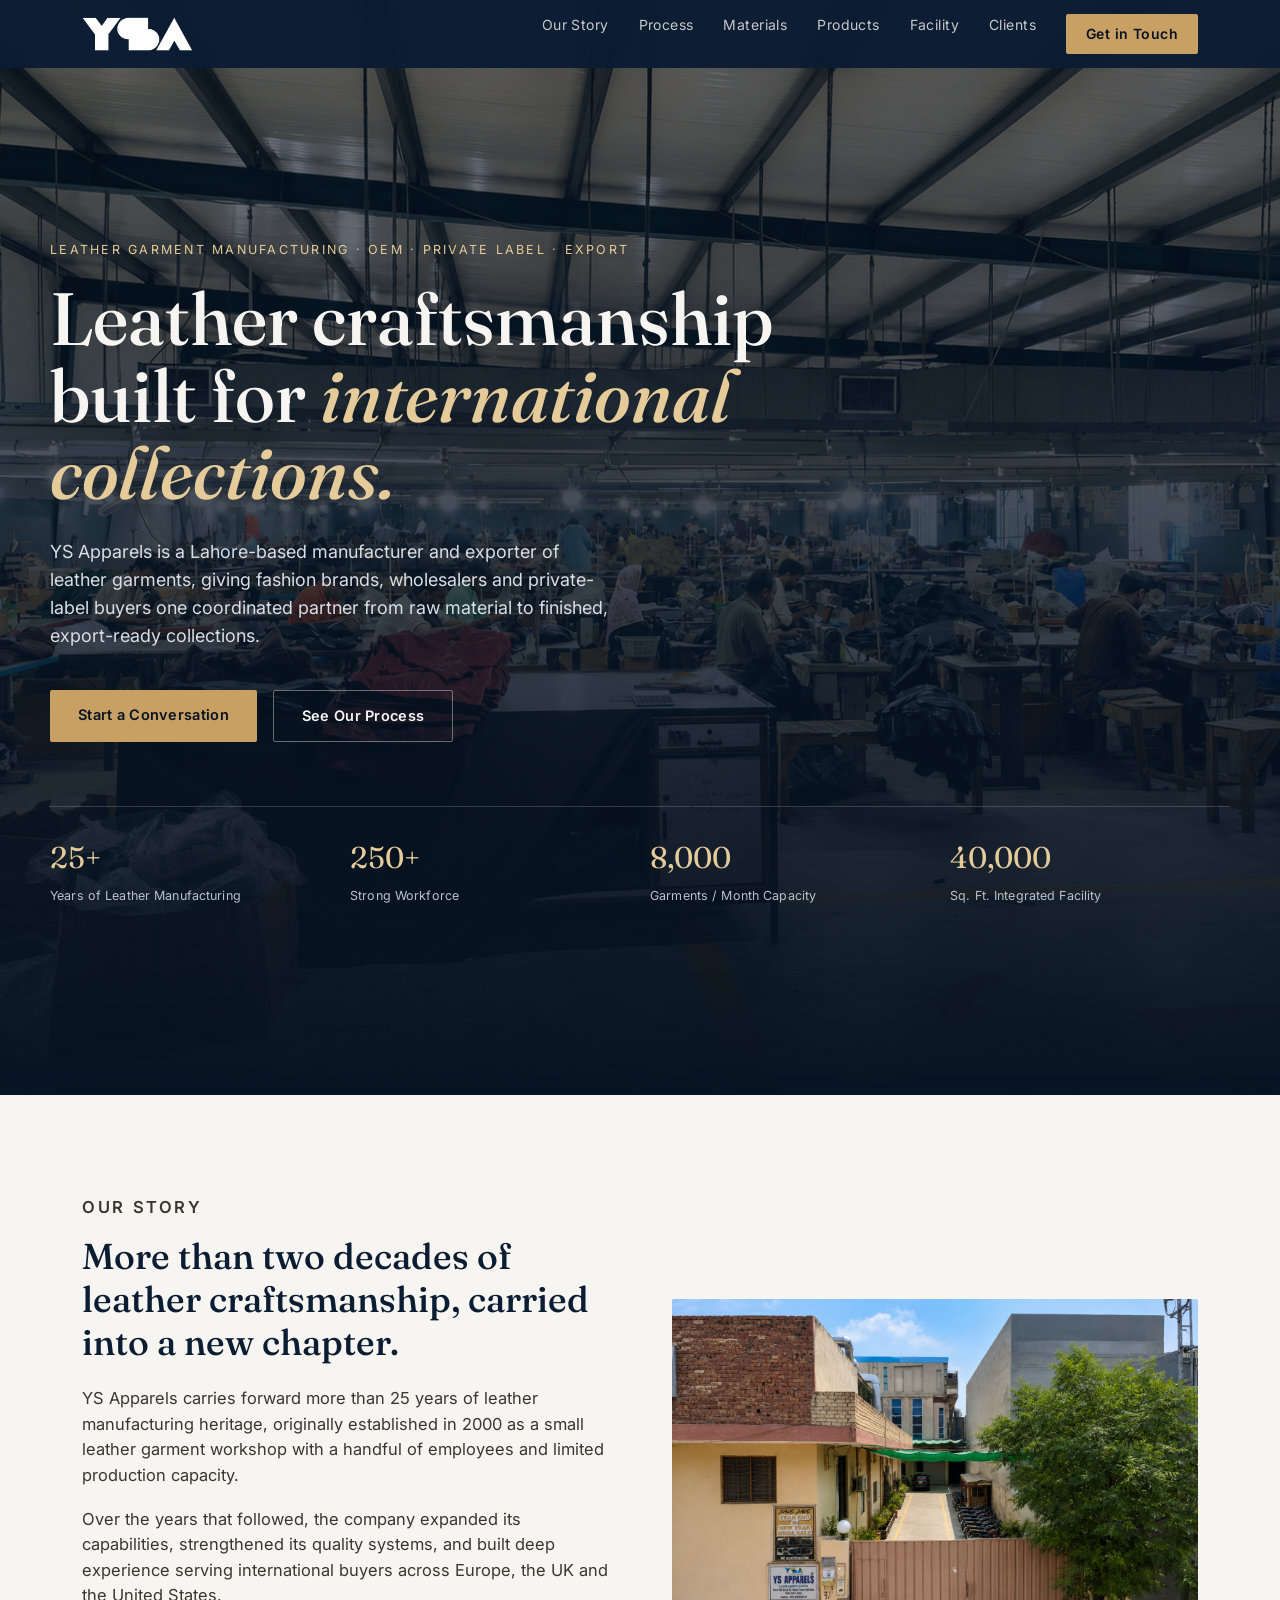
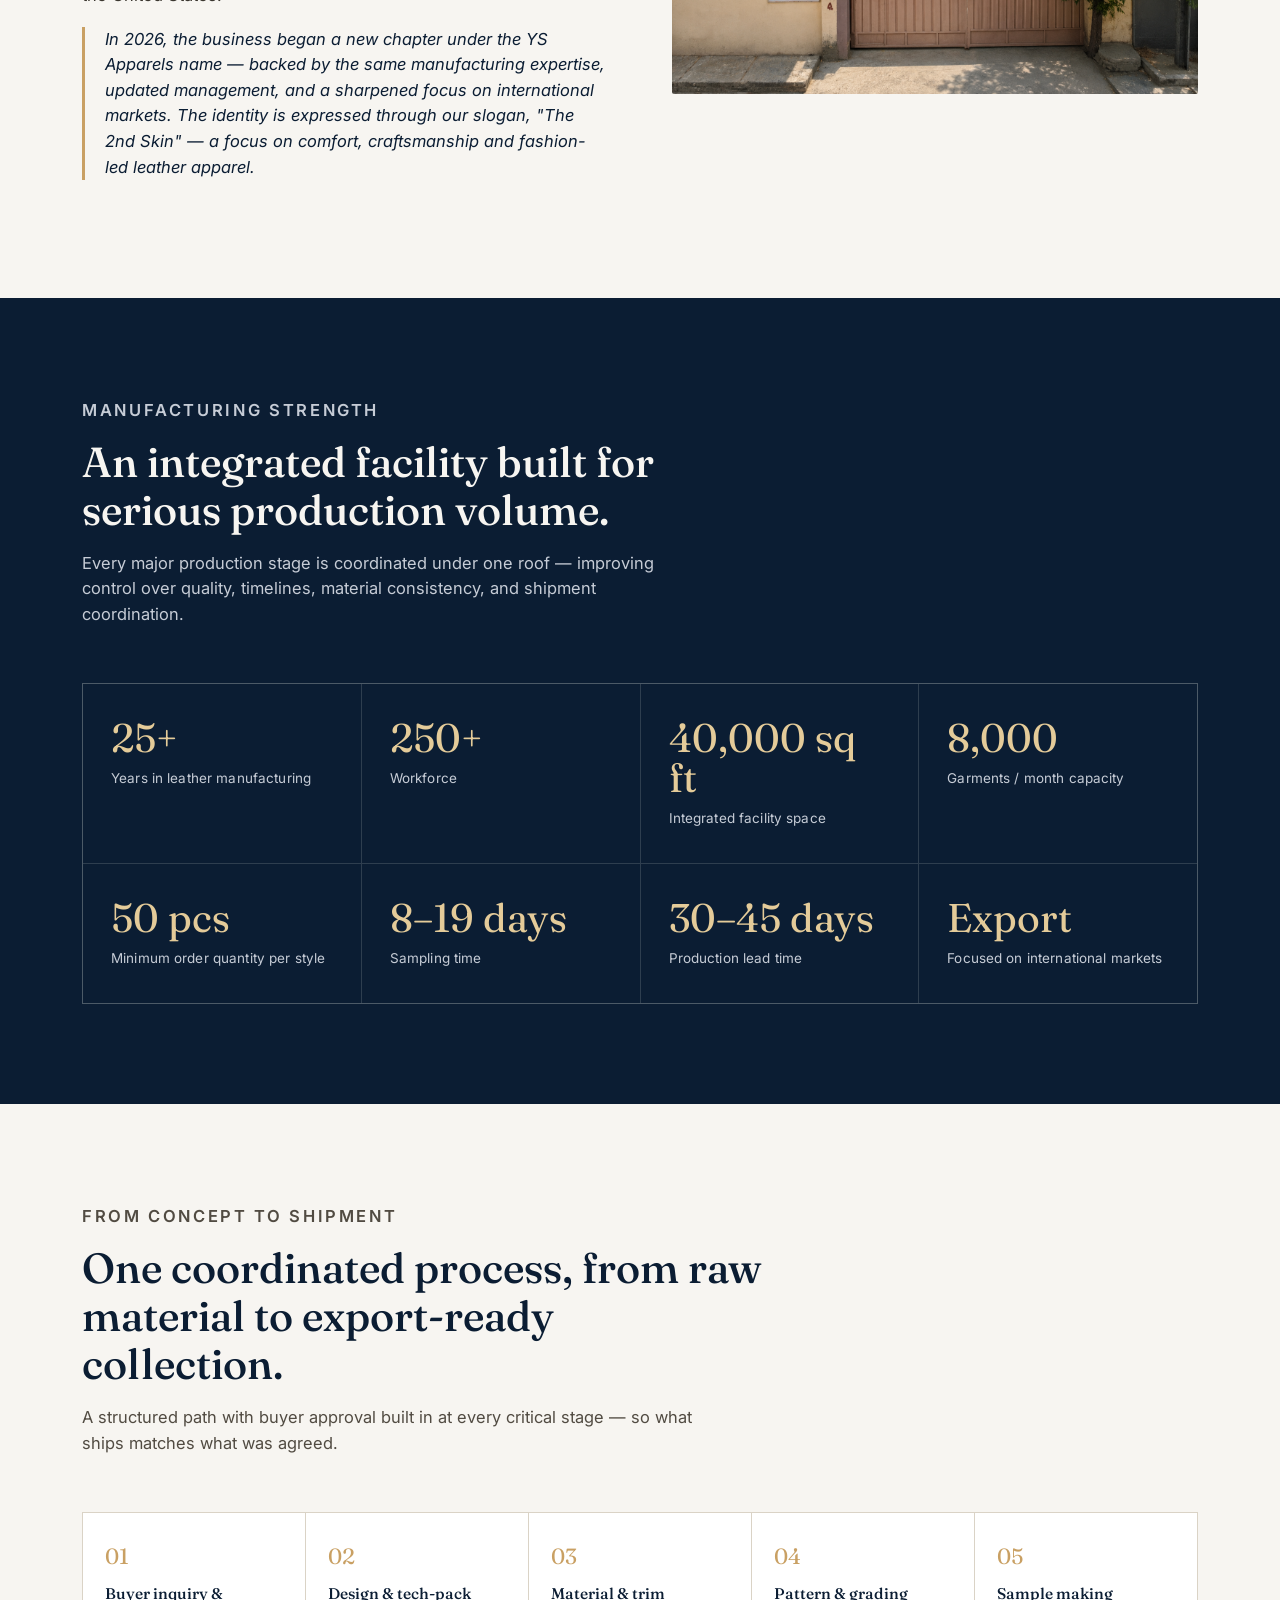
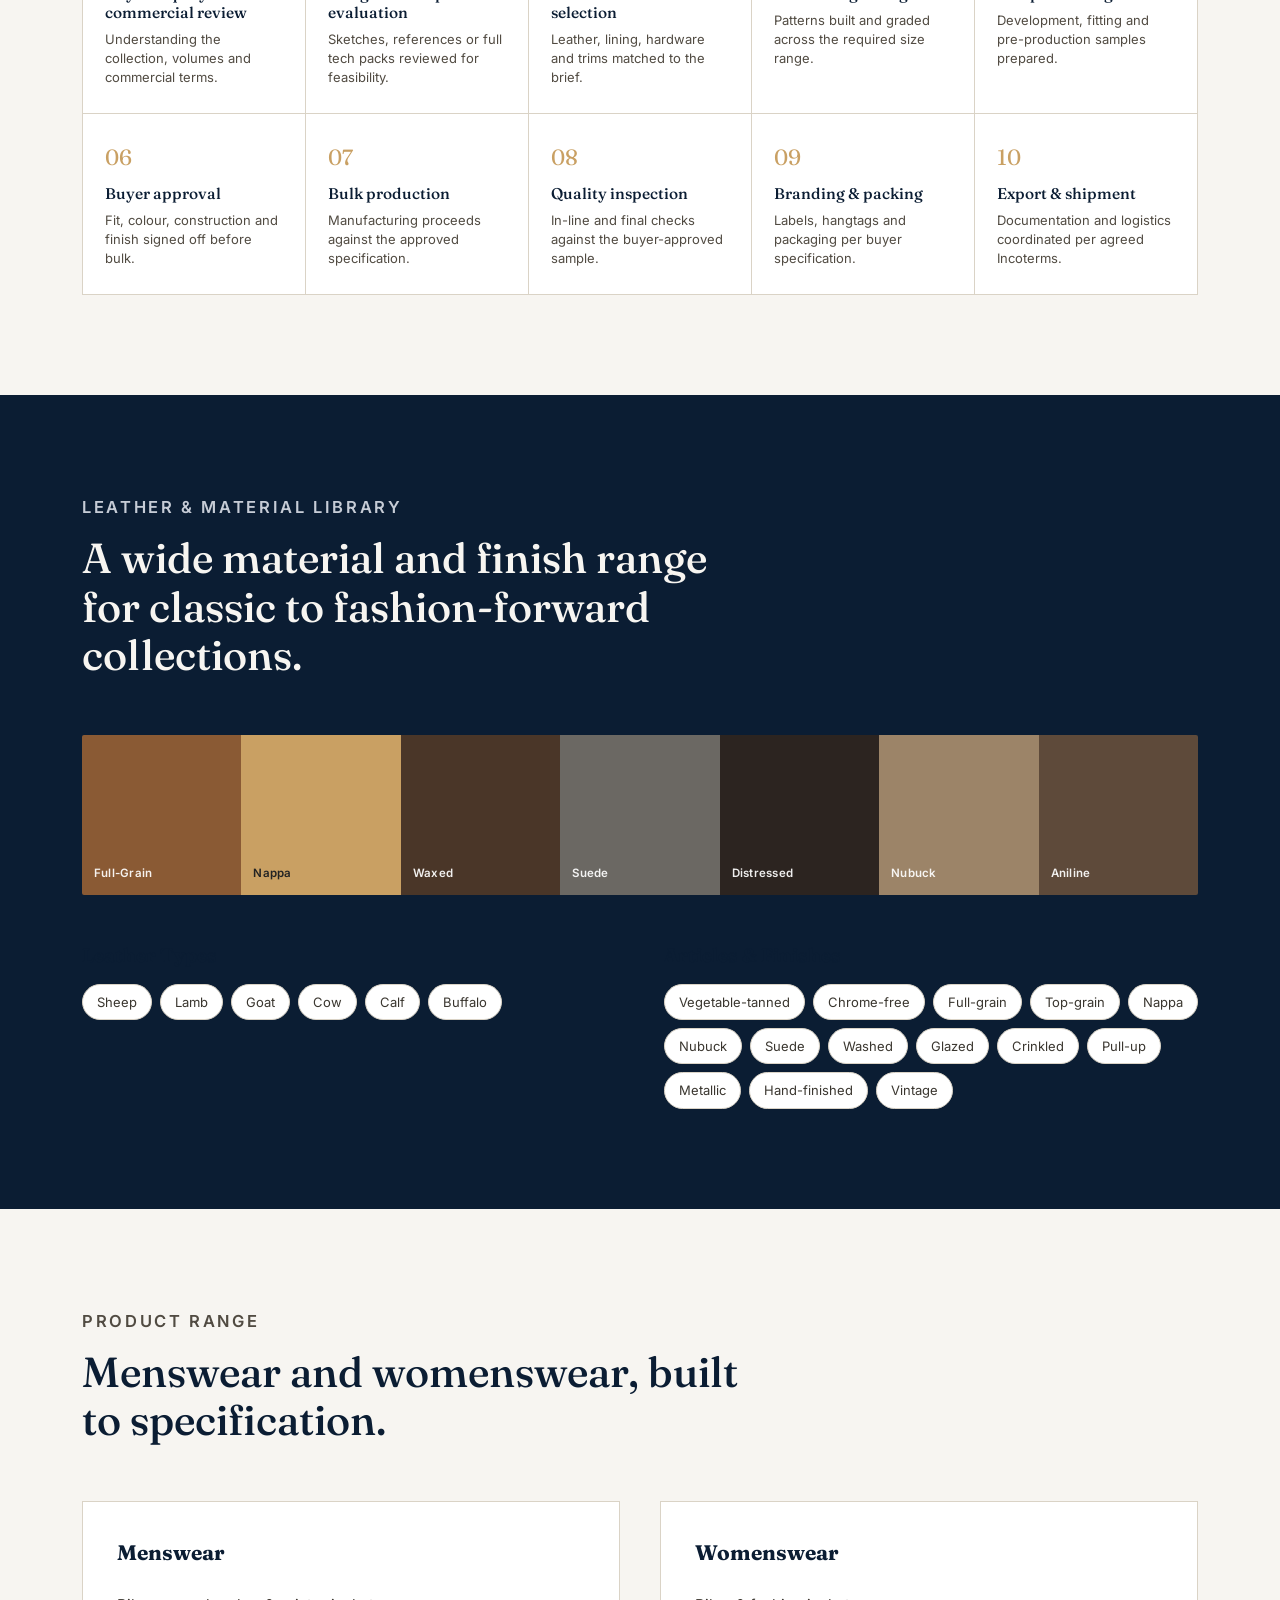
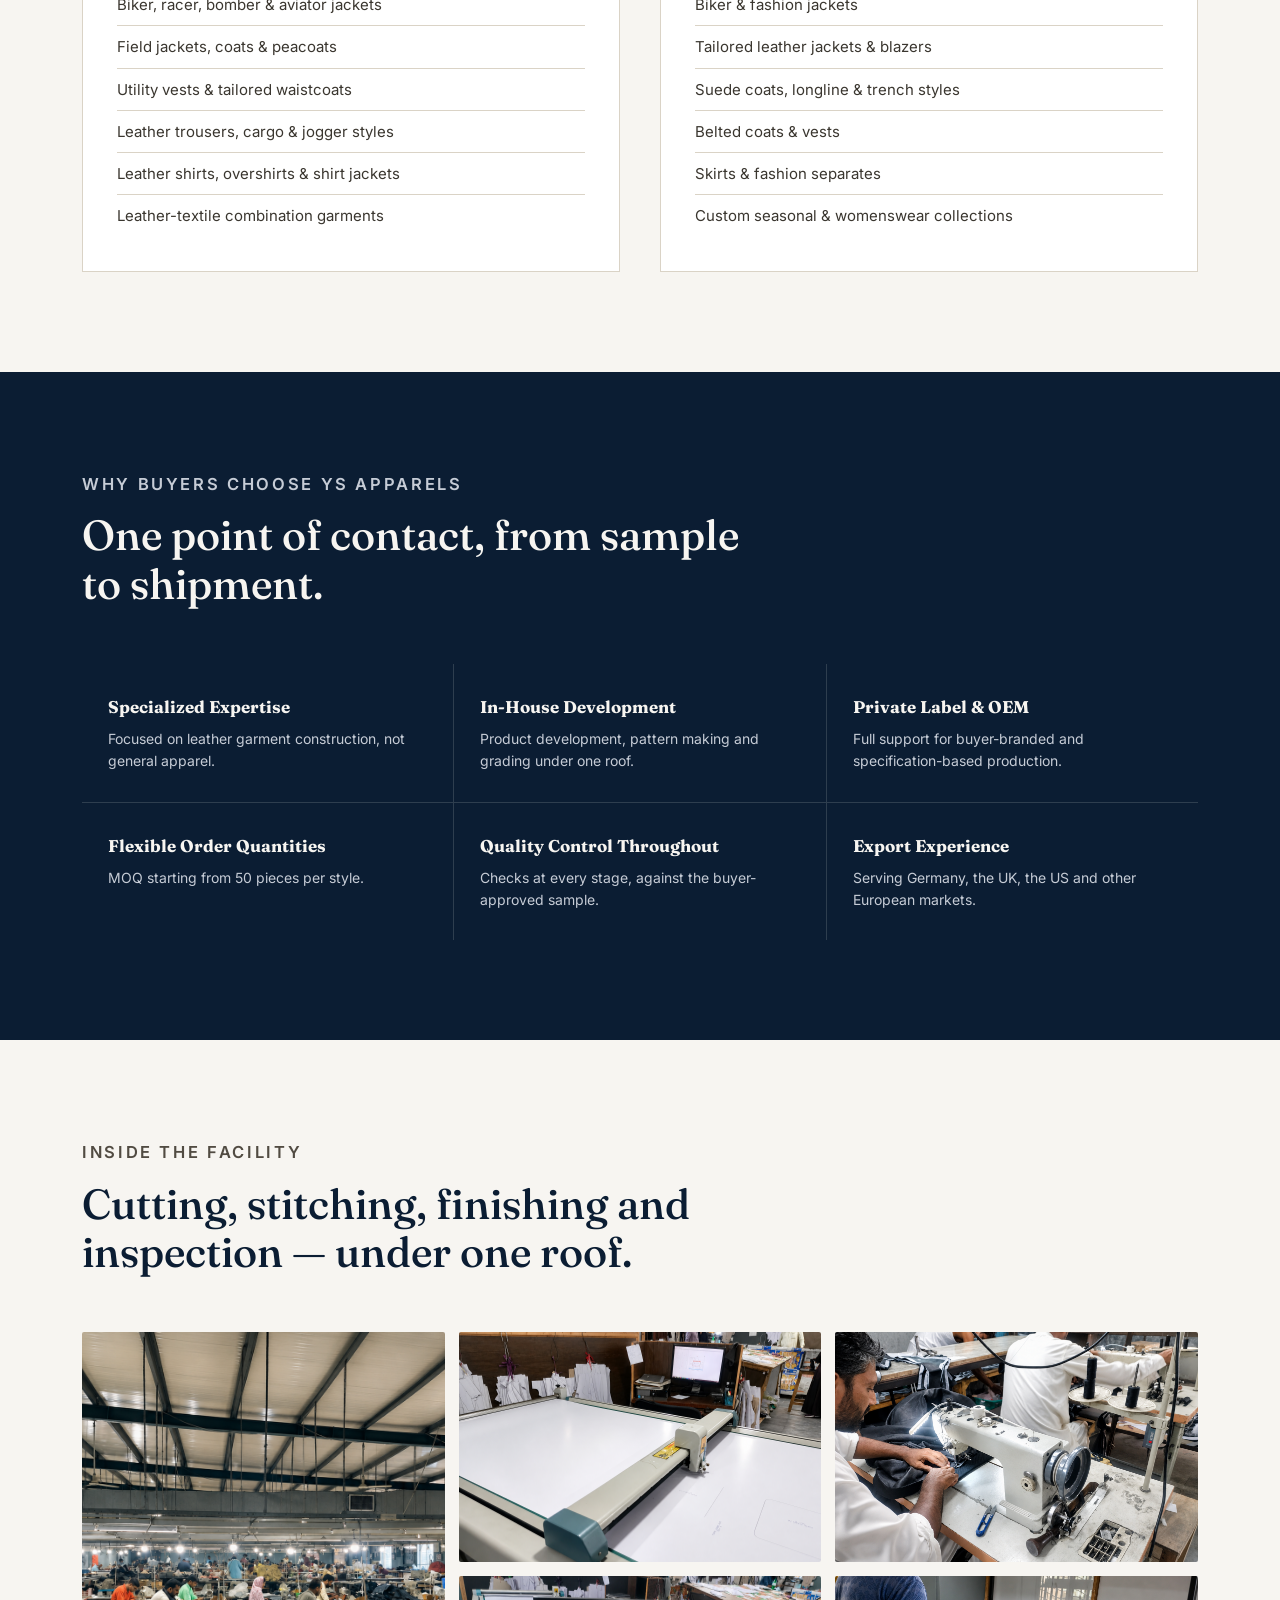
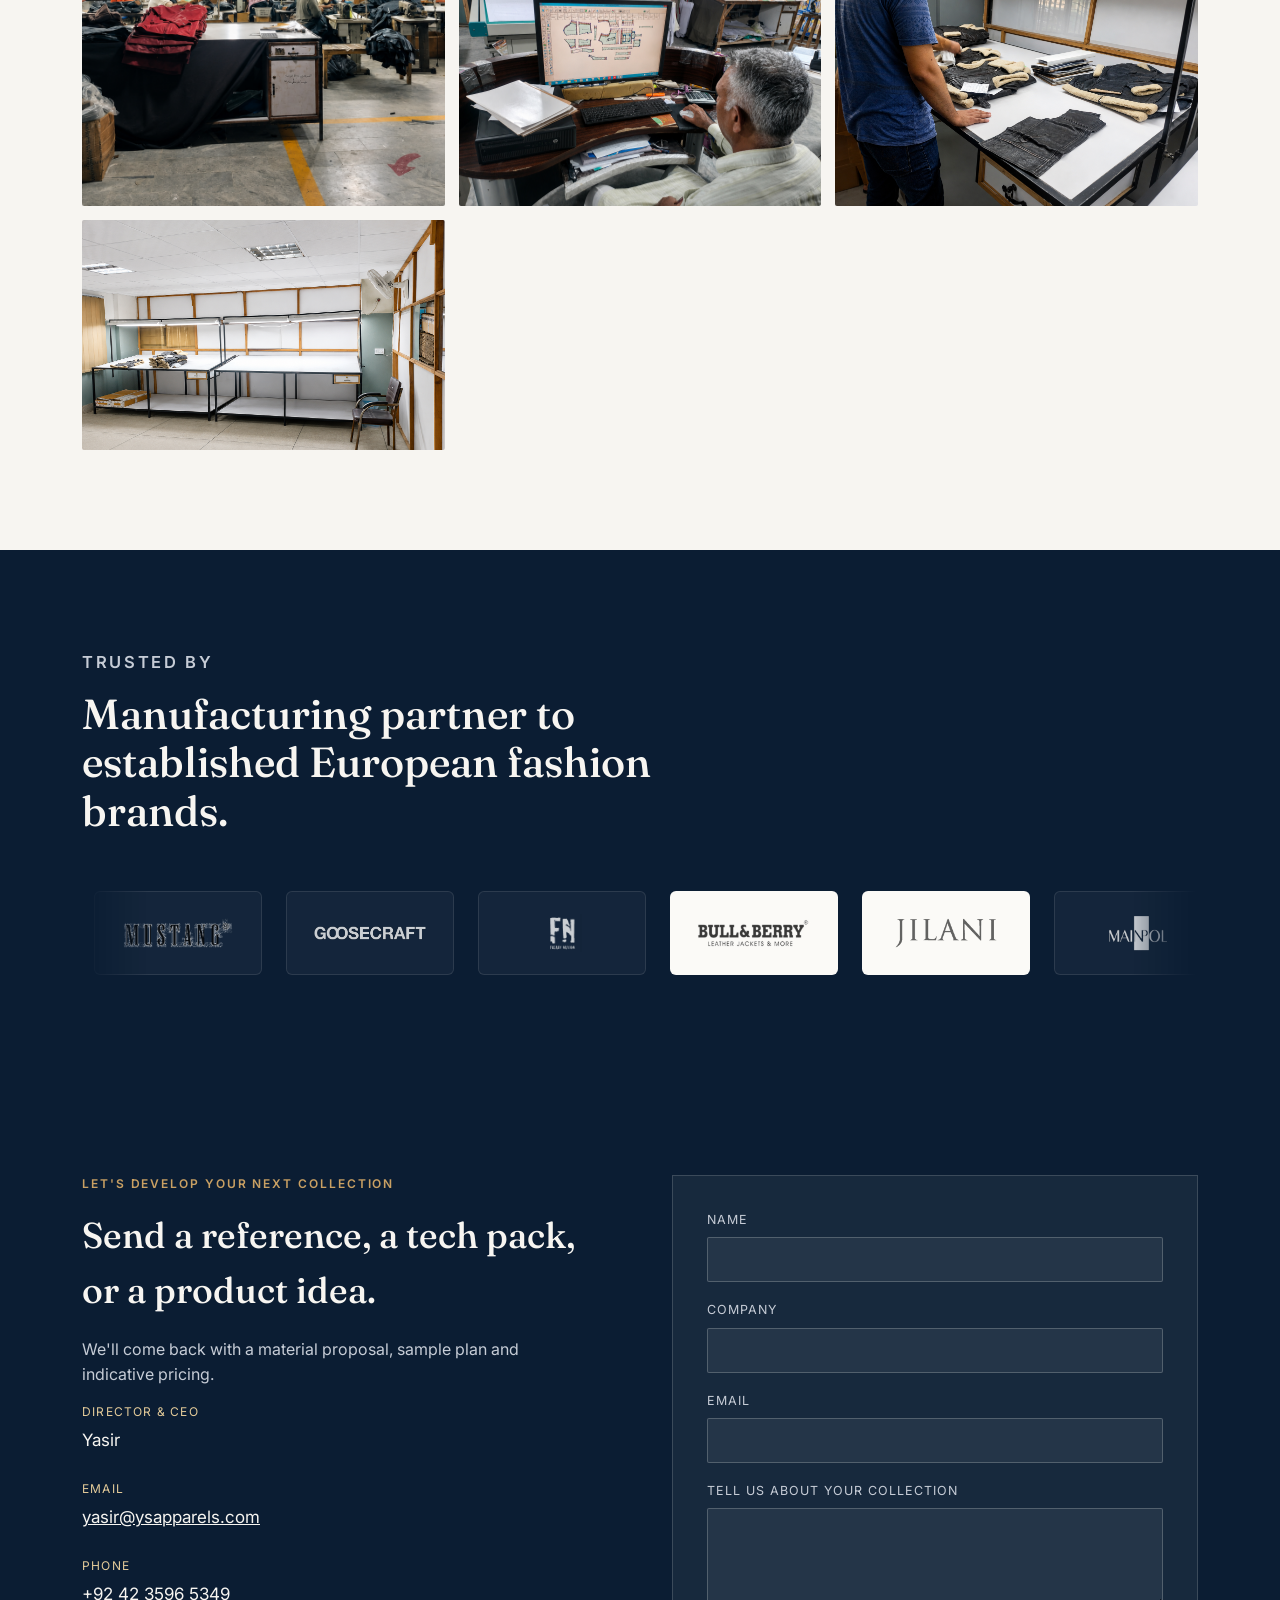
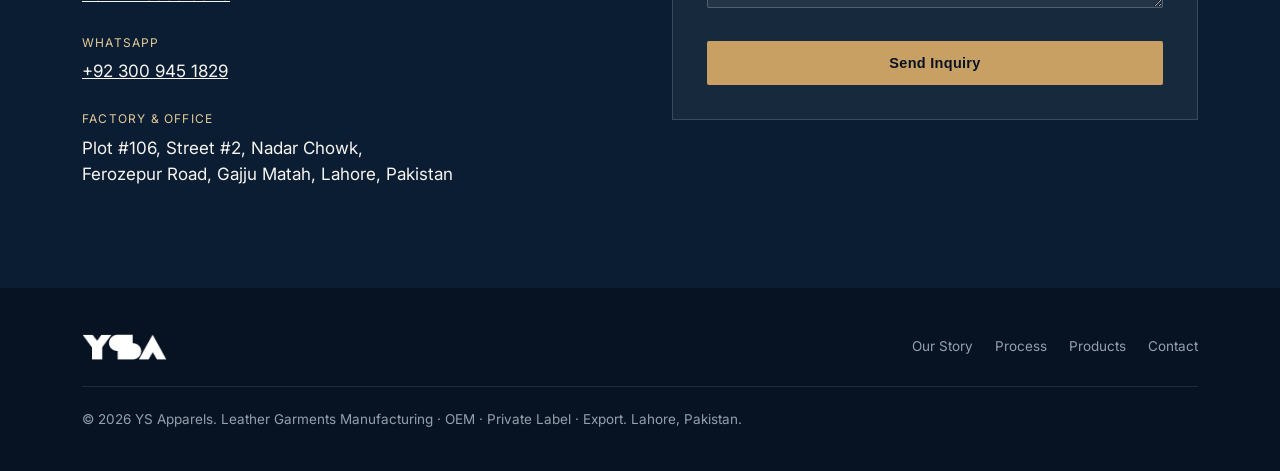
==== commit 4f034552: "Make contact form endpoint editable via CMS Adds formEndpoint to contact.json/config.yml and wires s" ====
--- a/index.html
+++ b/index.html
@@ -296,7 +296,7 @@
       </dl>
     </div>
     <div>
-      <form class="inquiry" action="#" method="POST">
+      <form id="contact-form" class="inquiry" action="#" method="POST">
         <label for="name">Name</label>
         <input id="name" name="name" type="text" required>
         <label for="company">Company</label>
@@ -307,7 +307,6 @@
         <textarea id="message" name="message" required></textarea>
         <button type="submit" class="btn btn-primary">Send Inquiry</button>
       </form>
-      <p class="form-note">Form submission wiring is not yet connected — see build notes.</p>
     </div>
   </div>
 </section>
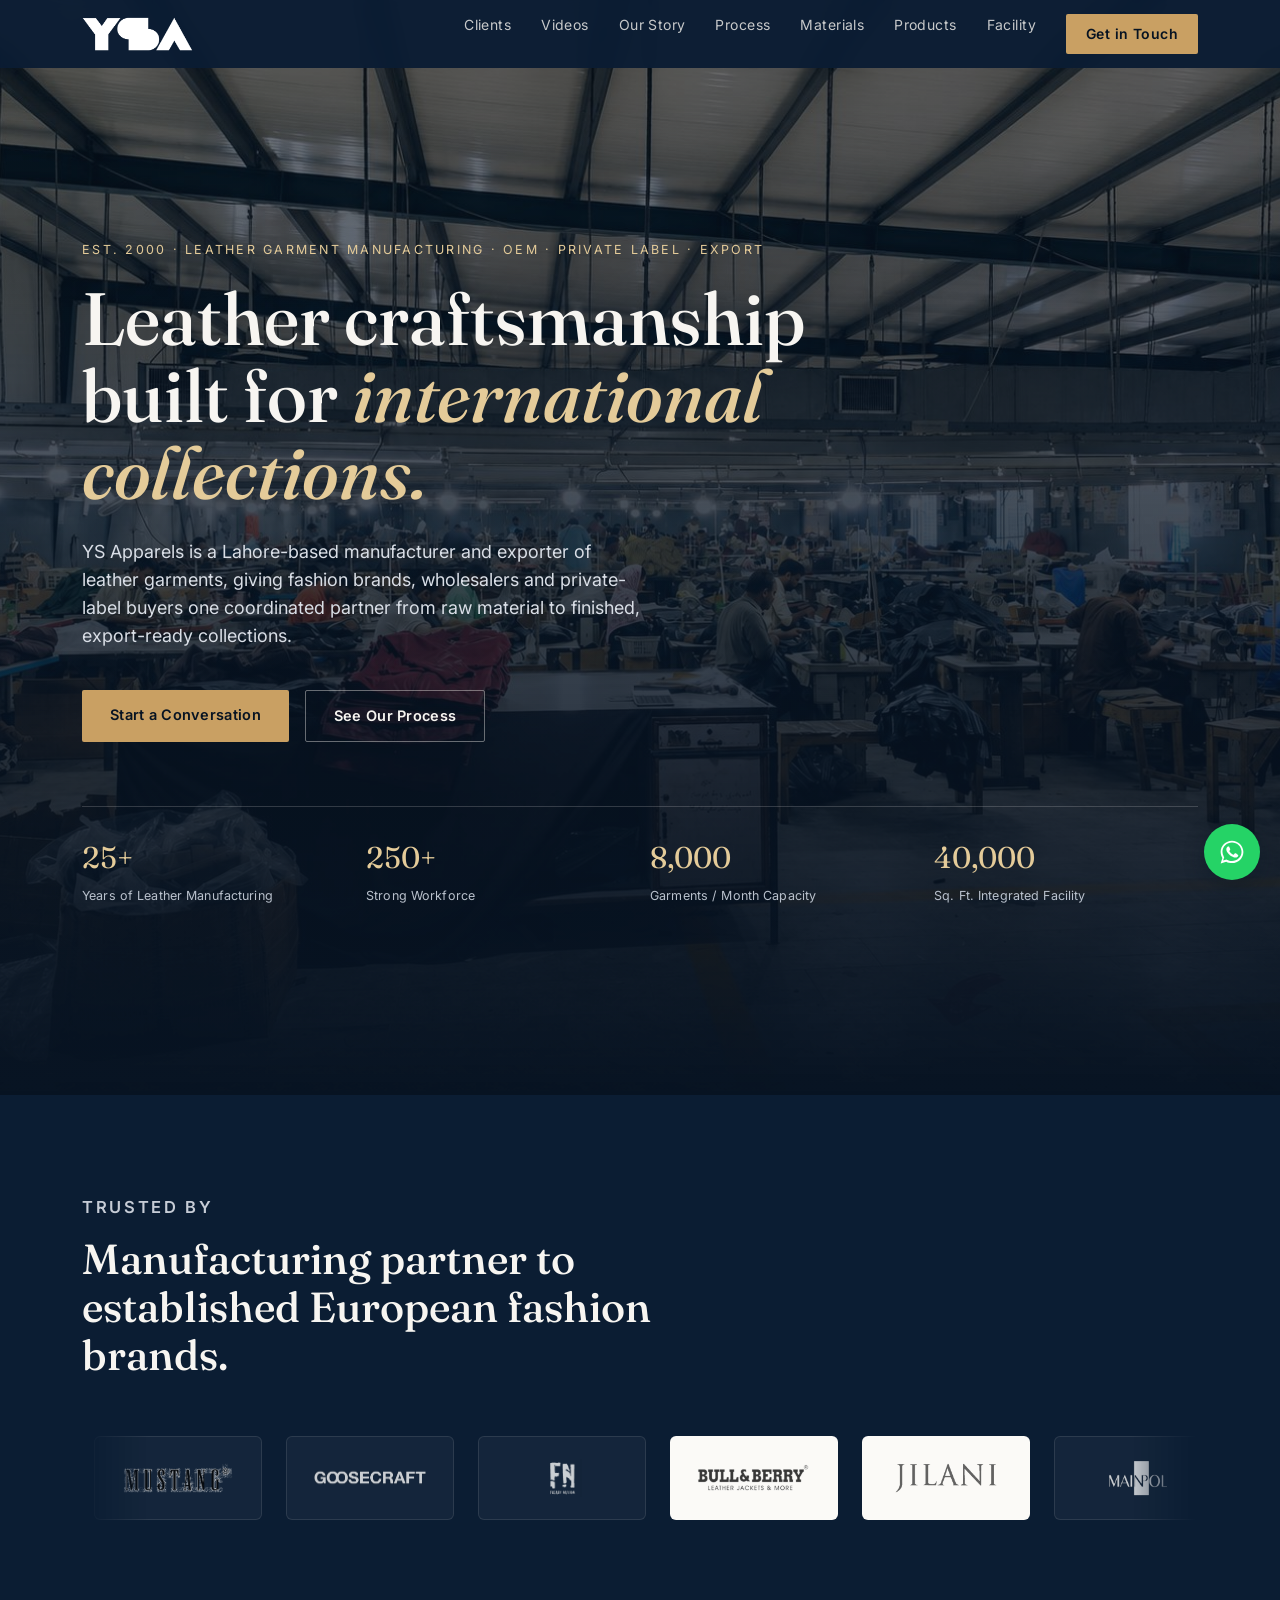
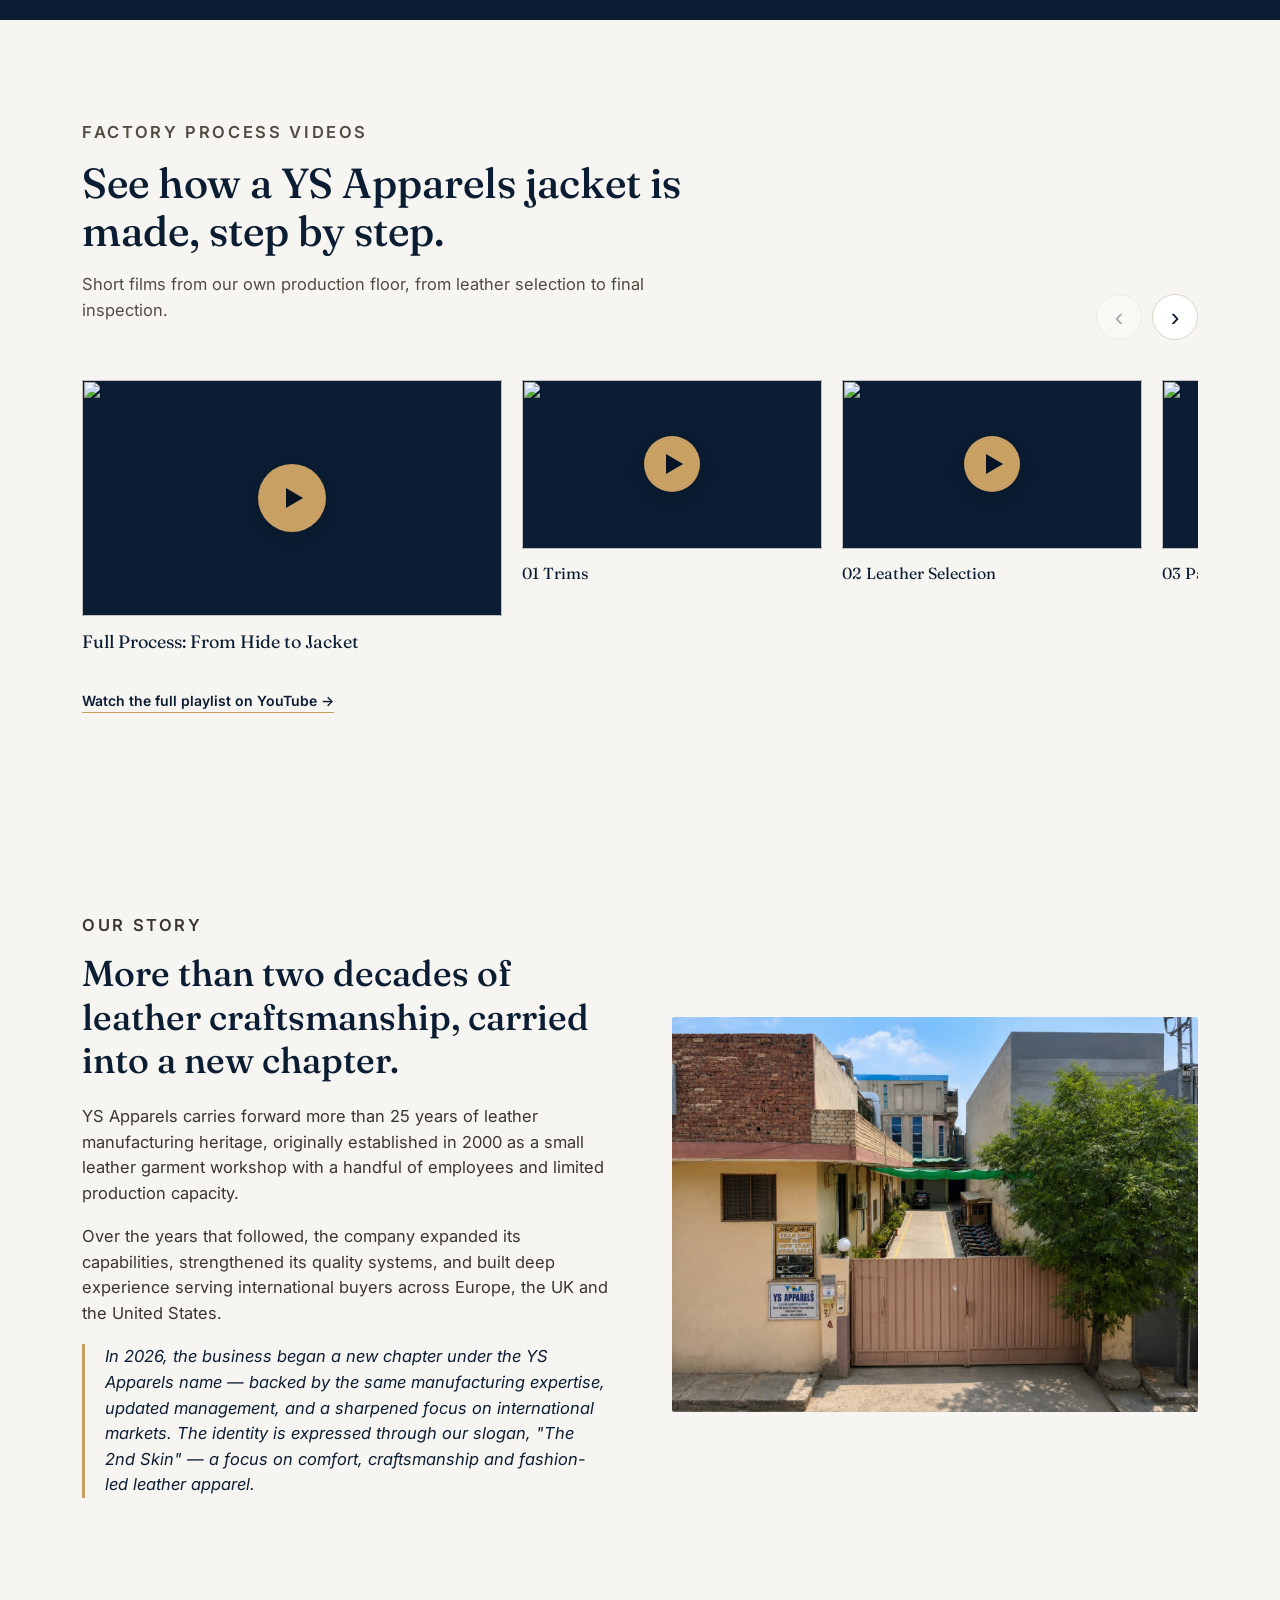
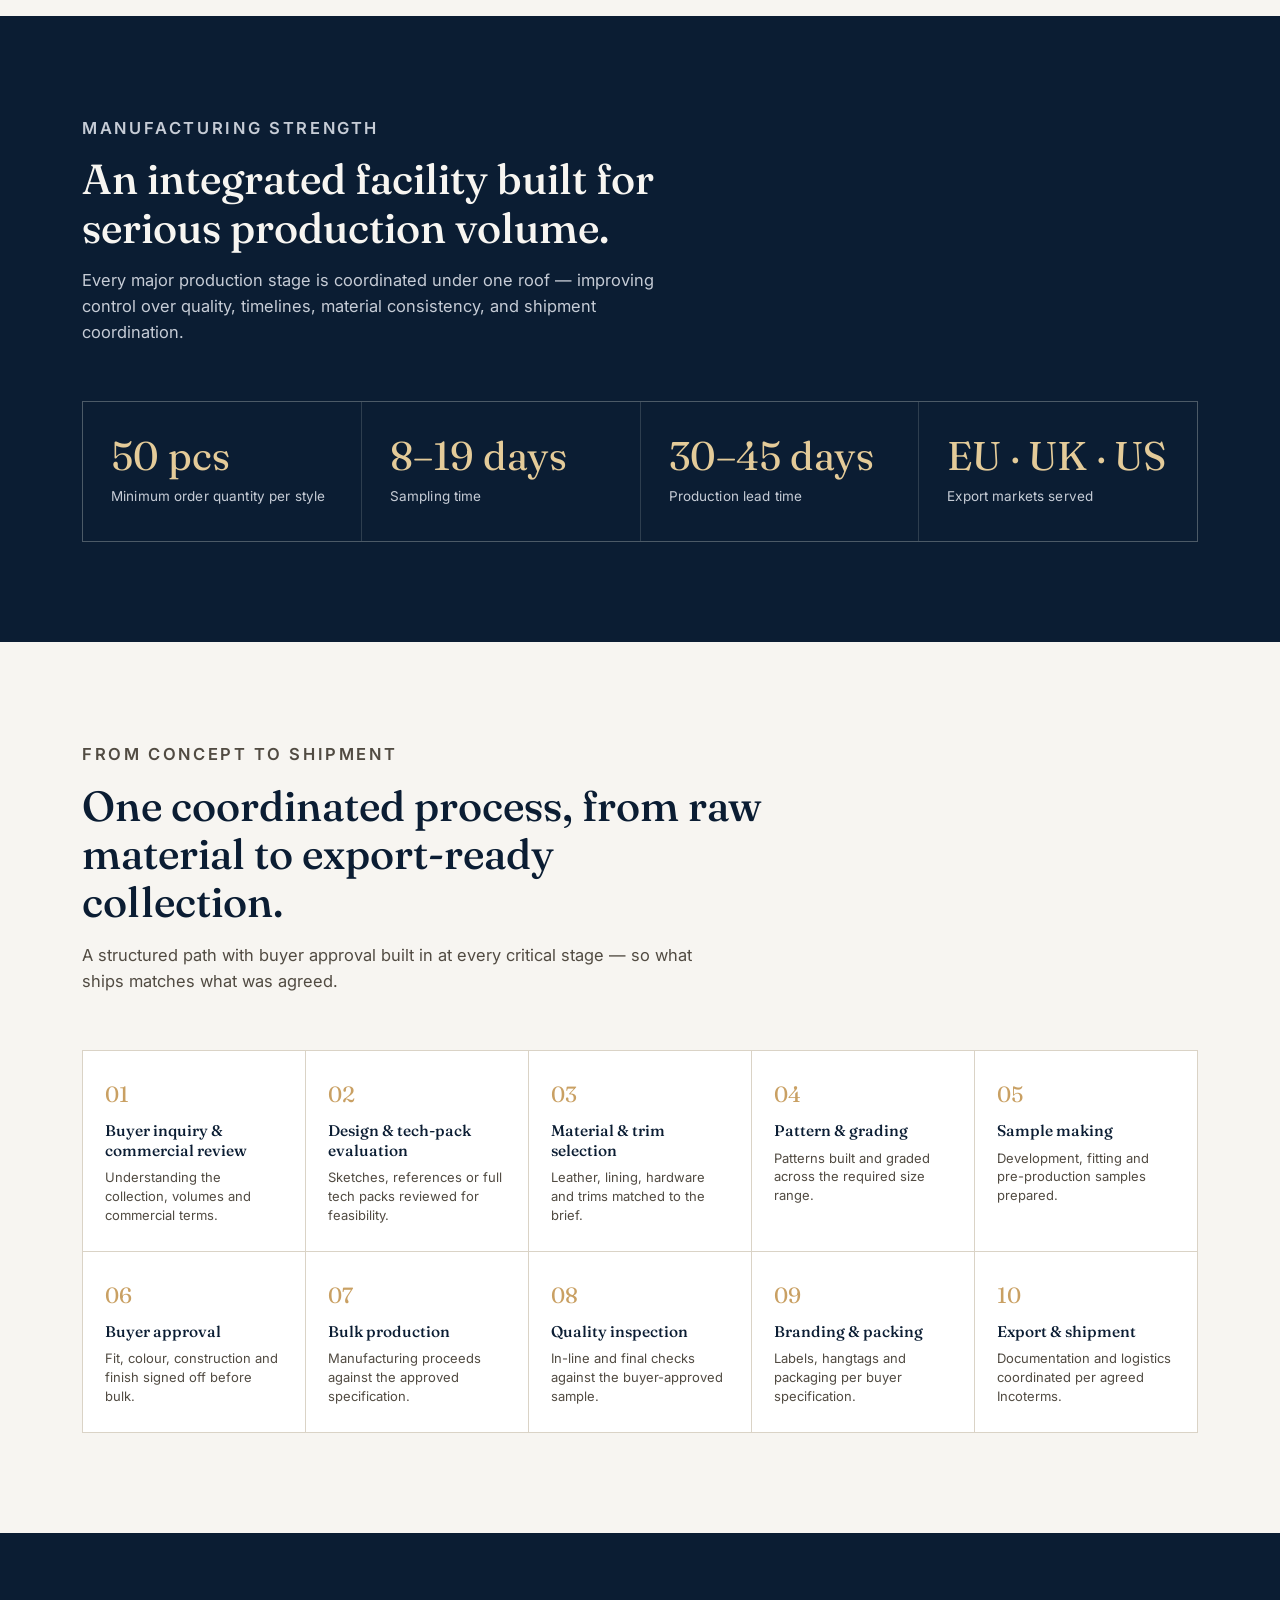
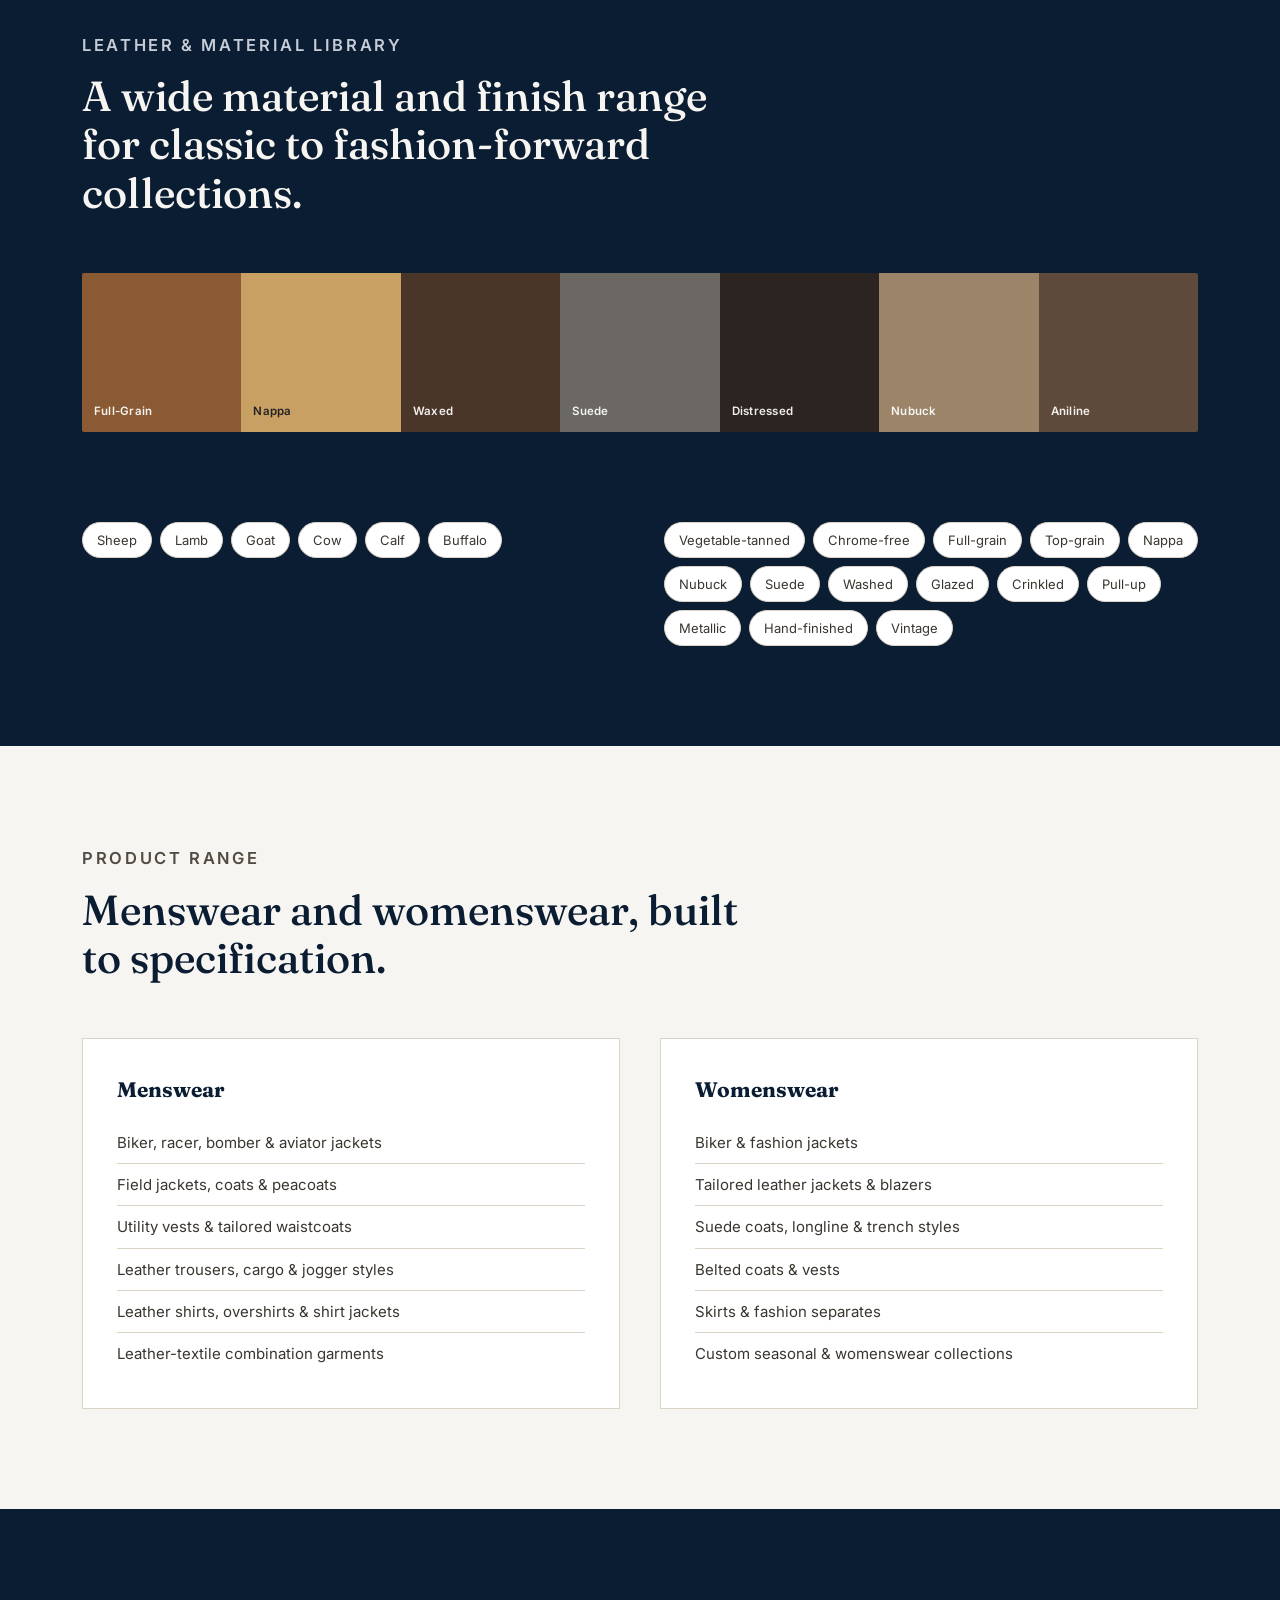
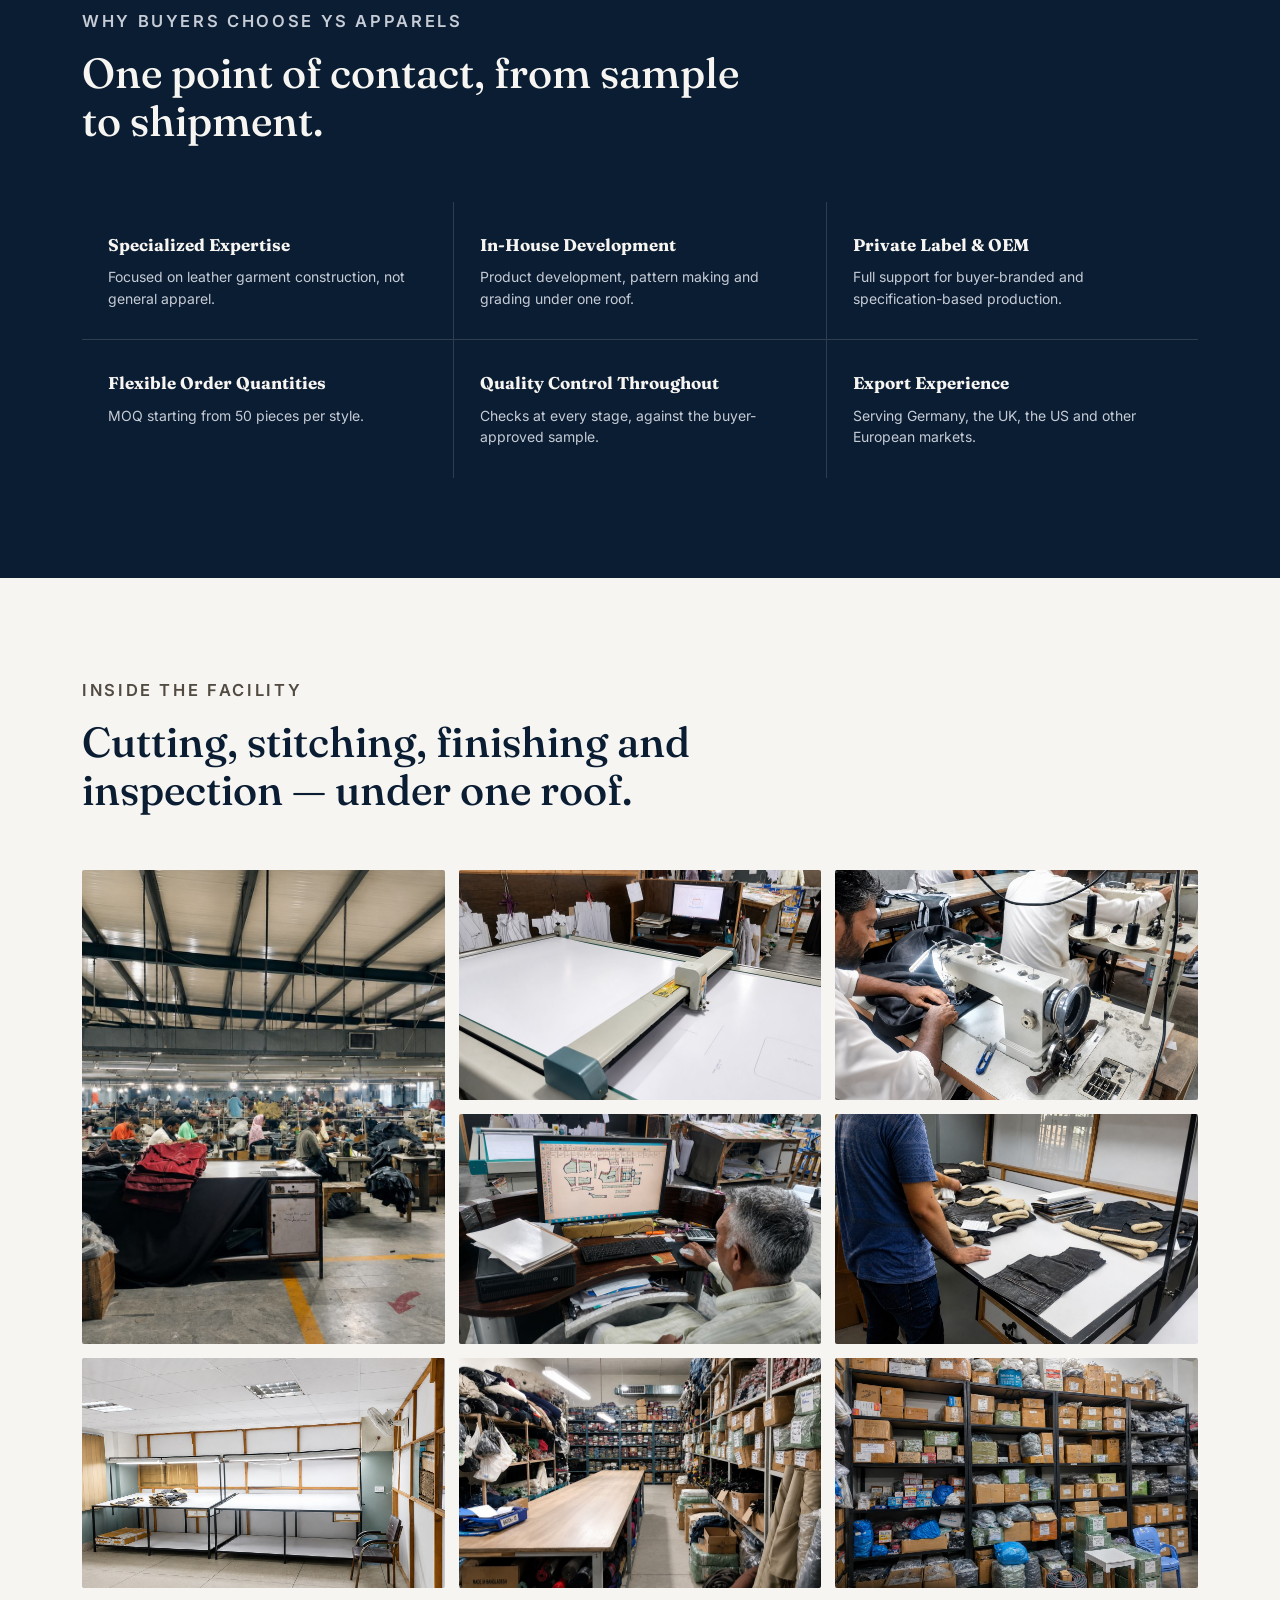
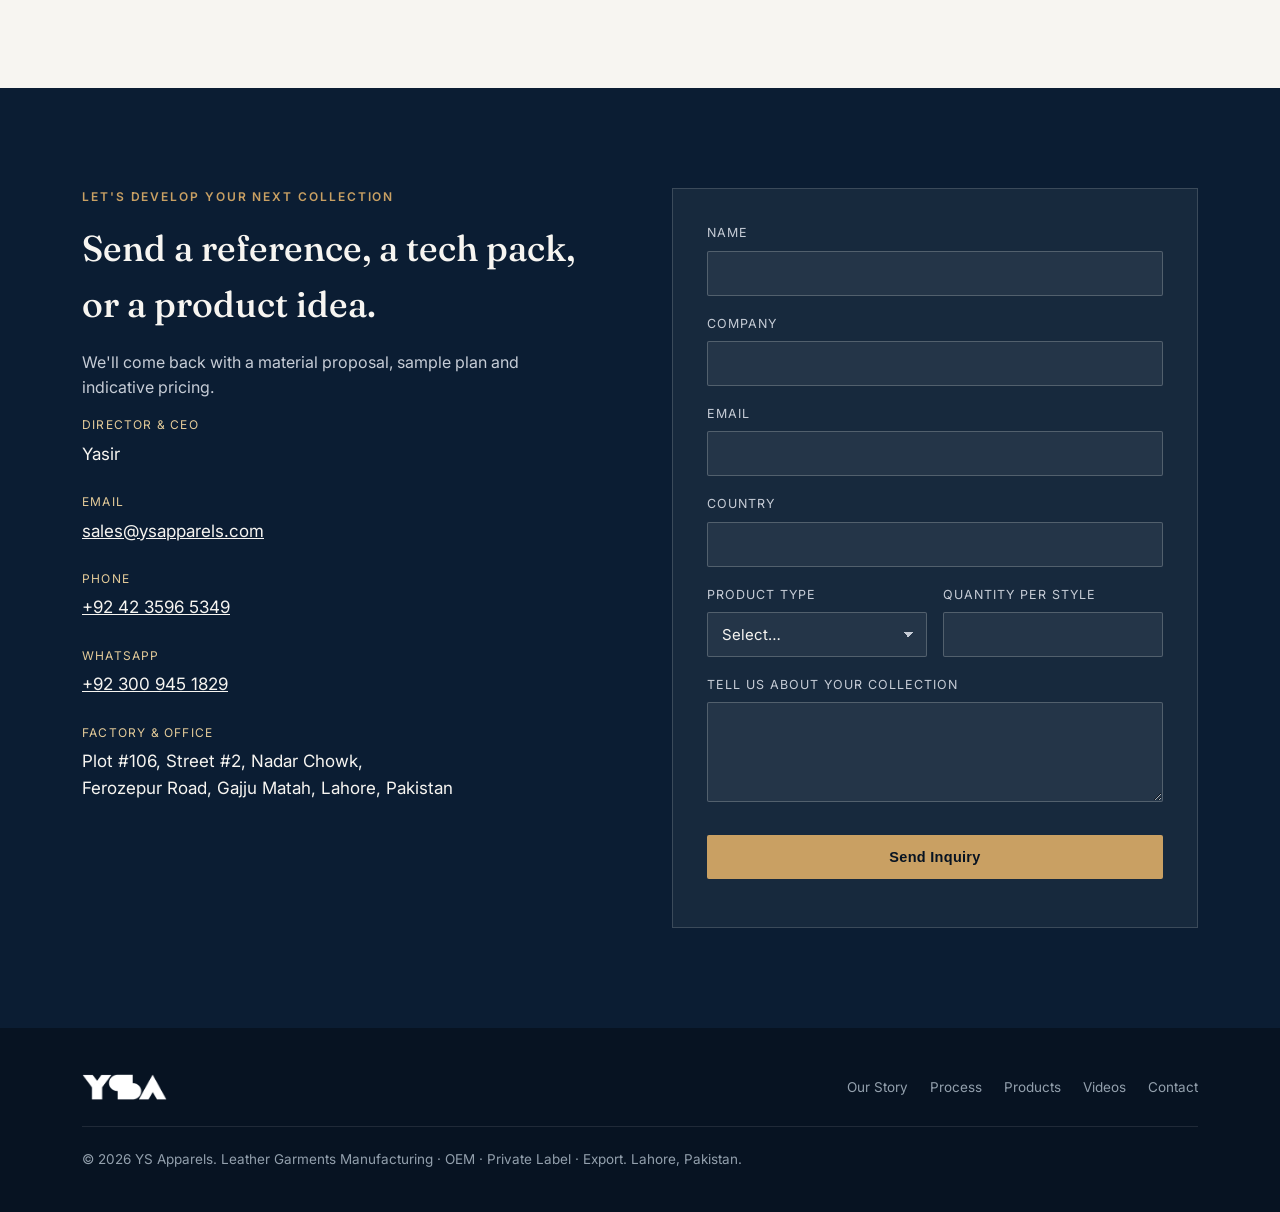
==== commit 17eb7ad6: "Improve homepage for B2B buyers and add factory process videos Videos - Horizontal video row (Full P" ====
--- a/index.html
+++ b/index.html
@@ -5,6 +5,17 @@
 <meta name="viewport" content="width=device-width, initial-scale=1.0">
 <title>YS Apparels — Leather Garment Manufacturing &amp; Export | Lahore, Pakistan</title>
 <meta name="description" content="YS Apparels is a Lahore-based manufacturer and exporter of leather garments, serving international fashion brands, wholesalers and OEM/private-label buyers. 25+ years of leather craftsmanship.">
+<link rel="canonical" href="https://ysapparels.com/">
+<meta property="og:type" content="website">
+<meta property="og:site_name" content="YS Apparels">
+<meta property="og:url" content="https://ysapparels.com/">
+<meta property="og:title" content="YS Apparels — Leather Garment Manufacturer &amp; Exporter, Lahore">
+<meta property="og:description" content="Leather jackets and garments for international brands. OEM &amp; private label, MOQ from 50 pieces per style, est. 2000.">
+<meta property="og:image" content="https://ysapparels.com/assets/og-image.jpg">
+<meta property="og:image:width" content="1200">
+<meta property="og:image:height" content="630">
+<meta property="og:image:alt" content="YS Apparels logo over the factory production floor">
+<meta name="twitter:card" content="summary_large_image">
 <link rel="icon" href="assets/favicon/favicon.ico">
 <link rel="apple-touch-icon" href="assets/favicon/apple-touch-icon.png">
 <link rel="preconnect" href="https://fonts.googleapis.com">
@@ -15,23 +26,29 @@
 
 <header class="site-header">
   <div class="header-inner">
-    <img class="logo-mark" src="assets/logo/YS-Apparels-Mark-Only-White-3000w.png" alt="YS Apparels">
-    <nav class="main-nav">
+    <img class="logo-mark" src="assets/logo/YS-Apparels-Mark-Only-White-400w.png" alt="YS Apparels">
+    <nav class="main-nav" id="main-nav">
+      <a href="#clients">Clients</a>
+      <a href="#videos" id="nav-videos-link" style="display:none;">Videos</a>
       <a href="#story">Our Story</a>
       <a href="#process">Process</a>
       <a href="#materials">Materials</a>
       <a href="#products">Products</a>
       <a href="#facility">Facility</a>
-      <a href="#clients">Clients</a>
-      <a href="#videos" id="nav-videos-link" style="display:none;">Videos</a>
       <a href="#contact" class="nav-cta">Get in Touch</a>
     </nav>
+    <div class="header-mobile">
+      <a href="#contact" class="nav-cta">Get in Touch</a>
+      <button type="button" class="nav-toggle" aria-controls="main-nav" aria-expanded="false" aria-label="Menu">
+        <span></span><span></span><span></span>
+      </button>
+    </div>
   </div>
 </header>
 
 <section class="hero">
   <div class="wrap hero-content">
-    <p class="eyebrow">Leather Garment Manufacturing · OEM · Private Label · Export</p>
+    <p class="eyebrow">Est. 2000 · Leather Garment Manufacturing · OEM · Private Label · Export</p>
     <h1>Leather craftsmanship built for <em>international collections.</em></h1>
     <p class="lede">YS Apparels is a Lahore-based manufacturer and exporter of leather garments, giving fashion brands, wholesalers and private-label buyers one coordinated partner from raw material to finished, export-ready collections.</p>
     <div class="hero-actions">
@@ -57,6 +74,76 @@
       </div>
     </div>
   </div>
+</section>
+
+<section id="clients" class="on-navy">
+  <div class="wrap">
+    <div class="section-head">
+      <p class="section-eyebrow">Trusted By</p>
+      <h2>Manufacturing partner to established European fashion brands.</h2>
+    </div>
+    <div class="clients-marquee">
+      <div class="marquee-track" id="clients-marquee-track">
+        <div class="client-chip dark"><img loading="lazy" src="assets/clients/mustang.png" alt="Mustang"></div>
+        <div class="client-chip dark"><img loading="lazy" src="assets/clients/goosecraft.png" alt="Goosecraft"></div>
+        <div class="client-chip dark"><img loading="lazy" src="assets/clients/freaky-nation.png" alt="Freaky Nation"></div>
+        <div class="client-chip light"><img loading="lazy" src="assets/clients/bull-and-berry.png" alt="Bull & Berry"></div>
+        <div class="client-chip light"><img loading="lazy" src="assets/clients/jilani.png" alt="Jilani"></div>
+        <div class="client-chip dark"><img loading="lazy" src="assets/clients/mainpol.png" alt="Mainpol"></div>
+        <div class="client-chip light"><img loading="lazy" src="assets/clients/engbers.svg" alt="Engbers"></div>
+        <div class="client-chip light"><img loading="lazy" src="assets/clients/jp1880.svg" alt="JP 1880"></div>
+        <div class="client-chip light"><img loading="lazy" src="assets/clients/sthuge.svg" alt="Sthuge"></div>
+        <div class="client-chip light"><img loading="lazy" src="assets/clients/babista.svg" alt="Babista"></div>
+        <div class="client-chip light"><img loading="lazy" src="assets/clients/boston-park.svg" alt="Boston Park"></div>
+        <div class="client-chip light"><img loading="lazy" src="assets/clients/men-plus.svg" alt="Men Plus"></div>
+        <div class="client-chip dark"><img loading="lazy" src="assets/clients/jcc.jpeg" alt="JCC"></div>
+        <div class="client-chip dark"><img loading="lazy" src="assets/clients/ibana.jpeg" alt="Ibana"></div>
+        <div class="client-chip light"><img loading="lazy" src="assets/clients/maze.png" alt="Maze"></div>
+        <div class="client-chip light"><img loading="lazy" src="assets/clients/oxxo.png" alt="Oxxo"></div>
+        <div class="client-chip light"><img loading="lazy" src="assets/clients/topgun.png" alt="Topgun"></div>
+        <!-- duplicate set: seamless loop, aria-hidden so screen readers only announce logos once -->
+        <div class="client-chip dark" aria-hidden="true"><img loading="lazy" src="assets/clients/mustang.png" alt=""></div>
+        <div class="client-chip dark" aria-hidden="true"><img loading="lazy" src="assets/clients/goosecraft.png" alt=""></div>
+        <div class="client-chip dark" aria-hidden="true"><img loading="lazy" src="assets/clients/freaky-nation.png" alt=""></div>
+        <div class="client-chip light" aria-hidden="true"><img loading="lazy" src="assets/clients/bull-and-berry.png" alt=""></div>
+        <div class="client-chip light" aria-hidden="true"><img loading="lazy" src="assets/clients/jilani.png" alt=""></div>
+        <div class="client-chip dark" aria-hidden="true"><img loading="lazy" src="assets/clients/mainpol.png" alt=""></div>
+        <div class="client-chip light" aria-hidden="true"><img loading="lazy" src="assets/clients/engbers.svg" alt=""></div>
+        <div class="client-chip light" aria-hidden="true"><img loading="lazy" src="assets/clients/jp1880.svg" alt=""></div>
+        <div class="client-chip light" aria-hidden="true"><img loading="lazy" src="assets/clients/sthuge.svg" alt=""></div>
+        <div class="client-chip light" aria-hidden="true"><img loading="lazy" src="assets/clients/babista.svg" alt=""></div>
+        <div class="client-chip light" aria-hidden="true"><img loading="lazy" src="assets/clients/boston-park.svg" alt=""></div>
+        <div class="client-chip light" aria-hidden="true"><img loading="lazy" src="assets/clients/men-plus.svg" alt=""></div>
+        <div class="client-chip dark" aria-hidden="true"><img loading="lazy" src="assets/clients/jcc.jpeg" alt=""></div>
+        <div class="client-chip dark" aria-hidden="true"><img loading="lazy" src="assets/clients/ibana.jpeg" alt=""></div>
+        <div class="client-chip light" aria-hidden="true"><img loading="lazy" src="assets/clients/maze.png" alt=""></div>
+        <div class="client-chip light" aria-hidden="true"><img loading="lazy" src="assets/clients/oxxo.png" alt=""></div>
+        <div class="client-chip light" aria-hidden="true"><img loading="lazy" src="assets/clients/topgun.png" alt=""></div>
+      </div>
+    </div>
+  </div>
+</section>
+
+<section id="videos" style="display:none;">
+  <div class="wrap">
+    <div class="videos-head">
+      <div class="section-head">
+        <p class="section-eyebrow">Factory Process Videos</p>
+        <h2>See how a YS Apparels jacket is made, step by step.</h2>
+        <p>Short films from our own production floor, from leather selection to final inspection.</p>
+      </div>
+      <div class="videos-nav">
+        <button type="button" class="videos-arrow" id="videos-prev" aria-label="Previous videos">&#8249;</button>
+        <button type="button" class="videos-arrow" id="videos-next" aria-label="Next videos">&#8250;</button>
+      </div>
+    </div>
+    <div class="video-row" id="videos-grid"></div>
+    <a class="videos-playlist-link" id="videos-playlist-link" href="#" target="_blank" rel="noopener" hidden>Watch the full playlist on YouTube &rarr;</a>
+  </div>
+  <dialog class="video-dialog" id="video-dialog" aria-label="Video player">
+    <button type="button" class="video-dialog-close" aria-label="Close video">&times;</button>
+    <div class="video-dialog-frame" id="video-dialog-frame"></div>
+  </dialog>
 </section>
 
 <section id="story">
@@ -69,7 +156,7 @@
       <p class="lineage">In 2026, the business began a new chapter under the YS Apparels name — backed by the same manufacturing expertise, updated management, and a sharpened focus on international markets. The identity is expressed through our slogan, "The 2nd Skin" — a focus on comfort, craftsmanship and fashion-led leather apparel.</p>
     </div>
     <div class="story-photo">
-      <img src="assets/factory/factory-gate-signage.png" alt="YS Apparels factory entrance, Lahore">
+      <img src="assets/factory/factory-gate-signage.jpg" loading="lazy" alt="YS Apparels factory entrance, Lahore">
     </div>
   </div>
 </section>
@@ -82,14 +169,10 @@
       <p>Every major production stage is coordinated under one roof — improving control over quality, timelines, material consistency, and shipment coordination.</p>
     </div>
     <div class="strength-grid">
-      <div class="strength-card"><div class="num">25+</div><div class="label">Years in leather manufacturing</div></div>
-      <div class="strength-card"><div class="num">250+</div><div class="label">Workforce</div></div>
-      <div class="strength-card"><div class="num">40,000 sq ft</div><div class="label">Integrated facility space</div></div>
-      <div class="strength-card"><div class="num">8,000</div><div class="label">Garments / month capacity</div></div>
       <div class="strength-card"><div class="num">50 pcs</div><div class="label">Minimum order quantity per style</div></div>
       <div class="strength-card"><div class="num">8–19 days</div><div class="label">Sampling time</div></div>
       <div class="strength-card"><div class="num">30–45 days</div><div class="label">Production lead time</div></div>
-      <div class="strength-card"><div class="num">Export</div><div class="label">Focused on international markets</div></div>
+      <div class="strength-card"><div class="num">EU · UK · US</div><div class="label">Export markets served</div></div>
     </div>
   </div>
 </section>
@@ -212,72 +295,13 @@
       <h2>Cutting, stitching, finishing and inspection — under one roof.</h2>
     </div>
     <div class="gallery-grid" id="facility-gallery-grid">
-      <img class="tall" src="assets/factory/production-floor-wide.png" alt="Production floor, wide view">
-      <img src="assets/factory/pattern-cad-desk-1.png" alt="Pattern development workstation">
-      <img src="assets/factory/cutting-plotter-1.png" alt="Automated cutting table">
-      <img src="assets/factory/stitching-operator.png" alt="Stitching operator at work">
-      <img src="assets/factory/quality-check-table.png" alt="Quality inspection table">
-      <img src="assets/factory/cutting-inspection-room.png" alt="Cutting and inspection room">
-    </div>
-  </div>
-</section>
-
-<section id="clients" class="on-navy">
-  <div class="wrap">
-    <div class="section-head">
-      <p class="section-eyebrow">Trusted By</p>
-      <h2>Manufacturing partner to established European fashion brands.</h2>
-    </div>
-    <div class="clients-marquee">
-      <div class="marquee-track" id="clients-marquee-track">
-        <div class="client-chip dark"><img src="assets/clients/mustang.png" alt="Mustang"></div>
-        <div class="client-chip dark"><img src="assets/clients/goosecraft.png" alt="Goosecraft"></div>
-        <div class="client-chip dark"><img src="assets/clients/freaky-nation.png" alt="Freaky Nation"></div>
-        <div class="client-chip light"><img src="assets/clients/bull-and-berry.png" alt="Bull & Berry"></div>
-        <div class="client-chip light"><img src="assets/clients/jilani.png" alt="Jilani"></div>
-        <div class="client-chip dark"><img src="assets/clients/mainpol.png" alt="Mainpol"></div>
-        <div class="client-chip light"><img src="assets/clients/engbers.svg" alt="Engbers"></div>
-        <div class="client-chip light"><img src="assets/clients/jp1880.svg" alt="JP 1880"></div>
-        <div class="client-chip light"><img src="assets/clients/sthuge.svg" alt="Sthuge"></div>
-        <div class="client-chip light"><img src="assets/clients/babista.svg" alt="Babista"></div>
-        <div class="client-chip light"><img src="assets/clients/boston-park.svg" alt="Boston Park"></div>
-        <div class="client-chip light"><img src="assets/clients/men-plus.svg" alt="Men Plus"></div>
-        <div class="client-chip dark"><img src="assets/clients/jcc.jpeg" alt="JCC"></div>
-        <div class="client-chip dark"><img src="assets/clients/ibana.jpeg" alt="Ibana"></div>
-        <div class="client-chip light"><img src="assets/clients/maze.png" alt="Maze"></div>
-        <div class="client-chip light"><img src="assets/clients/oxxo.png" alt="Oxxo"></div>
-        <div class="client-chip light"><img src="assets/clients/topgun.png" alt="Topgun"></div>
-        <!-- duplicate set: seamless loop, aria-hidden so screen readers only announce logos once -->
-        <div class="client-chip dark" aria-hidden="true"><img src="assets/clients/mustang.png" alt=""></div>
-        <div class="client-chip dark" aria-hidden="true"><img src="assets/clients/goosecraft.png" alt=""></div>
-        <div class="client-chip dark" aria-hidden="true"><img src="assets/clients/freaky-nation.png" alt=""></div>
-        <div class="client-chip light" aria-hidden="true"><img src="assets/clients/bull-and-berry.png" alt=""></div>
-        <div class="client-chip light" aria-hidden="true"><img src="assets/clients/jilani.png" alt=""></div>
-        <div class="client-chip dark" aria-hidden="true"><img src="assets/clients/mainpol.png" alt=""></div>
-        <div class="client-chip light" aria-hidden="true"><img src="assets/clients/engbers.svg" alt=""></div>
-        <div class="client-chip light" aria-hidden="true"><img src="assets/clients/jp1880.svg" alt=""></div>
-        <div class="client-chip light" aria-hidden="true"><img src="assets/clients/sthuge.svg" alt=""></div>
-        <div class="client-chip light" aria-hidden="true"><img src="assets/clients/babista.svg" alt=""></div>
-        <div class="client-chip light" aria-hidden="true"><img src="assets/clients/boston-park.svg" alt=""></div>
-        <div class="client-chip light" aria-hidden="true"><img src="assets/clients/men-plus.svg" alt=""></div>
-        <div class="client-chip dark" aria-hidden="true"><img src="assets/clients/jcc.jpeg" alt=""></div>
-        <div class="client-chip dark" aria-hidden="true"><img src="assets/clients/ibana.jpeg" alt=""></div>
-        <div class="client-chip light" aria-hidden="true"><img src="assets/clients/maze.png" alt=""></div>
-        <div class="client-chip light" aria-hidden="true"><img src="assets/clients/oxxo.png" alt=""></div>
-        <div class="client-chip light" aria-hidden="true"><img src="assets/clients/topgun.png" alt=""></div>
-      </div>
-    </div>
-  </div>
-</section>
-
-<section id="videos" class="on-navy" style="display:none;">
-  <div class="wrap">
-    <div class="section-head">
-      <p class="section-eyebrow">Media</p>
-      <h2>See our facility and process in action.</h2>
-      <p>Video walkthroughs and product features from YS Apparels.</p>
-    </div>
-    <div class="video-grid" id="videos-grid"></div>
+      <img class="tall" loading="lazy" src="assets/factory/production-floor-wide.jpg" alt="Production floor, wide view">
+      <img loading="lazy" src="assets/factory/pattern-cad-desk-1.jpg" alt="Pattern development workstation">
+      <img loading="lazy" src="assets/factory/cutting-plotter-1.jpg" alt="Automated cutting table">
+      <img loading="lazy" src="assets/factory/stitching-operator.jpg" alt="Stitching operator at work">
+      <img loading="lazy" src="assets/factory/quality-check-table.jpg" alt="Quality inspection table">
+      <img loading="lazy" src="assets/factory/cutting-inspection-room.jpg" alt="Cutting and inspection room">
+    </div>
   </div>
 </section>
 
@@ -289,7 +313,7 @@
       <p style="color:#C6CCD6; font-size:16px; max-width:440px;">We'll come back with a material proposal, sample plan and indicative pricing.</p>
       <dl>
         <dt>Director &amp; CEO</dt><dd>Yasir</dd>
-        <dt>Email</dt><dd><a id="contact-email" href="mailto:yasir@ysapparels.com">yasir@ysapparels.com</a></dd>
+        <dt>Email</dt><dd><a id="contact-email" href="mailto:sales@ysapparels.com">sales@ysapparels.com</a></dd>
         <dt>Phone</dt><dd><a id="contact-phone" href="tel:+924235965349">+92 42 3596 5349</a></dd>
         <dt>WhatsApp</dt><dd><a id="contact-whatsapp" href="https://wa.me/923009451829" target="_blank" rel="noopener">+92 300 945 1829</a></dd>
         <dt>Factory &amp; Office</dt><dd id="contact-address">Plot #106, Street #2, Nadar Chowk,<br>Ferozepur Road, Gajju Matah, Lahore, Pakistan</dd>
@@ -302,11 +326,37 @@
         <label for="company">Company</label>
         <input id="company" name="company" type="text">
         <label for="email">Email</label>
-        <input id="email" name="email" type="email" required>
+        <input id="email" name="email" type="email" autocomplete="email" required>
+        <label for="country">Country</label>
+        <input id="country" name="country" type="text" autocomplete="country-name" required>
+        <div class="form-row">
+          <div>
+            <label for="product">Product type</label>
+            <select id="product" name="product_type">
+              <option value="">Select…</option>
+              <option>Jackets</option>
+              <option>Coats</option>
+              <option>Vests &amp; waistcoats</option>
+              <option>Trousers &amp; skirts</option>
+              <option>Shirts &amp; overshirts</option>
+              <option>Mixed collection</option>
+              <option>Other</option>
+            </select>
+          </div>
+          <div>
+            <label for="quantity">Quantity per style</label>
+            <input id="quantity" name="quantity_per_style" type="text">
+          </div>
+        </div>
         <label for="message">Tell us about your collection</label>
         <textarea id="message" name="message" required></textarea>
         <button type="submit" class="btn btn-primary">Send Inquiry</button>
+        <p class="form-note" id="form-status" role="alert"></p>
       </form>
+      <div class="form-thanks" id="form-thanks" tabindex="-1" hidden>
+        <h3>Thank you — your inquiry has been sent.</h3>
+        <p>Our team will reply to you by email. For anything urgent, message us on WhatsApp.</p>
+      </div>
     </div>
   </div>
 </section>
@@ -314,7 +364,7 @@
 <footer>
   <div class="wrap">
     <div class="footer-top">
-      <img src="assets/logo/YS-Apparels-Mark-Only-White-3000w.png" alt="YS Apparels">
+      <img src="assets/logo/YS-Apparels-Mark-Only-White-400w.png" alt="YS Apparels">
       <div class="footer-links">
         <a href="#story">Our Story</a>
         <a href="#process">Process</a>
@@ -327,6 +377,10 @@
   </div>
 </footer>
 
+<a class="whatsapp-float" id="whatsapp-float" href="https://wa.me/923009451829" target="_blank" rel="noopener" aria-label="Chat with us on WhatsApp">
+  <svg viewBox="0 0 32 32" width="28" height="28" aria-hidden="true"><path fill="currentColor" d="M16 3C8.8 3 3 8.7 3 15.8c0 2.5.7 4.9 2 7L3 29l6.4-2c2 1.1 4.3 1.7 6.6 1.7 7.2 0 13-5.7 13-12.8S23.2 3 16 3zm0 23.4c-2.1 0-4.1-.6-5.9-1.6l-.4-.3-3.8 1.2 1.2-3.7-.3-.4a10.5 10.5 0 0 1-1.7-5.8C5.1 9.9 10 5.2 16 5.2s10.9 4.7 10.9 10.6S22 26.4 16 26.4zm6-7.9c-.3-.2-1.9-1-2.2-1-.3-.1-.5-.2-.7.2-.2.3-.8 1-1 1.2-.2.2-.4.2-.7.1-.3-.2-1.4-.5-2.6-1.6-1-.9-1.6-1.9-1.8-2.2-.2-.3 0-.5.1-.7l.5-.6c.2-.2.2-.3.3-.6.1-.2 0-.4 0-.6l-1-2.4c-.3-.6-.5-.5-.7-.5h-.6c-.2 0-.6.1-.9.4-.3.3-1.2 1.1-1.2 2.8s1.2 3.2 1.4 3.5c.2.2 2.4 3.6 5.8 5 .8.4 1.4.6 1.9.7.8.3 1.5.2 2.1.1.6-.1 1.9-.8 2.2-1.5.3-.7.3-1.3.2-1.5-.1-.1-.3-.2-.6-.3z"/></svg>
+</a>
+
 <script src="assets/js/site-data.js" defer></script>
 </body>
 </html>
--- a/styles.css
+++ b/styles.css
@@ -80,7 +80,7 @@
   font-weight: 600;
 }
 
-.nav-toggle { display: none; }
+
 
 /* ---------- Hero ---------- */
 .hero {
@@ -89,11 +89,11 @@
   display: flex;
   align-items: flex-end;
   background: linear-gradient(180deg, rgba(7,19,34,0.55) 0%, rgba(7,19,34,0.86) 72%, var(--navy-deep) 100%),
-    url('assets/factory/production-floor-wide.png') center/cover no-repeat;
+    url('assets/factory/production-floor-wide.jpg') center/cover no-repeat;
 }
 
 .hero-content {
-  padding: 140px 0 90px;
+  padding: 140px 32px 90px;
   width: 100%;
   color: var(--cream);
 }
@@ -525,7 +525,7 @@
 @media (max-width: 560px) {
   .wrap, .header-inner { padding-left: 20px; padding-right: 20px; }
   section { padding: 70px 0; }
-  .hero-content { padding: 120px 0 60px; }
+  .hero-content { padding: 120px 20px 60px; }
   .swatch-strip { grid-template-columns: repeat(3,1fr); }
   .process-grid { grid-template-columns: 1fr; }
 }
@@ -540,32 +540,208 @@
   outline-offset: 2px;
 }
 
-/* ---------- Videos ---------- */
-.video-grid {
-  display: grid;
-  grid-template-columns: repeat(2, 1fr);
+
+/* ---------- Videos: one horizontal row, swipe on mobile, arrows on desktop ---------- */
+.videos-head {
+  display: flex;
+  justify-content: space-between;
+  align-items: flex-end;
   gap: 24px;
-}
-.video-embed {
+  margin-bottom: 40px;
+}
+.videos-head .section-head { margin-bottom: 0; }
+.videos-nav { display: flex; gap: 10px; flex-shrink: 0; }
+.videos-arrow {
+  width: 46px; height: 46px;
+  border-radius: 50%;
+  border: 1px solid var(--line);
+  background: #fff;
+  color: var(--navy);
+  font-size: 26px;
+  line-height: 1;
+  cursor: pointer;
+  transition: background 0.15s, border-color 0.15s;
+}
+.videos-arrow:hover:not(:disabled) { background: var(--camel); border-color: var(--camel); }
+.videos-arrow:disabled { opacity: 0.35; cursor: default; }
+
+.video-row {
+  display: flex;
+  gap: 20px;
+  overflow-x: auto;
+  scroll-snap-type: x mandatory;
+  scroll-padding-left: 0;
+  padding-bottom: 12px;
+  scrollbar-width: thin;
+  align-items: flex-start;
+}
+.video-card {
+  flex: 0 0 300px;
+  scroll-snap-align: start;
+  background: none;
+  border: 0;
+  padding: 0;
+  text-align: left;
+  font: inherit;
+  color: inherit;
+  cursor: pointer;
+}
+.video-card.featured { flex-basis: 420px; }
+.video-thumb {
   position: relative;
-  width: 100%;
-  padding-top: 56.25%;
-  background: rgba(247,245,241,0.05);
-  border: 1px solid rgba(247,245,241,0.16);
+  display: block;
+  aspect-ratio: 16 / 9;
   border-radius: 2px;
   overflow: hidden;
-}
-.video-embed iframe {
+  background: var(--navy);
+}
+.video-thumb img {
+  width: 100%; height: 100%;
+  object-fit: cover;
+  transition: transform 0.3s;
+}
+.video-card:hover .video-thumb img { transform: scale(1.03); }
+.video-play {
   position: absolute;
-  top: 0; left: 0;
-  width: 100%; height: 100%;
+  top: 50%; left: 50%;
+  width: 56px; height: 56px;
+  margin: -28px 0 0 -28px;
+  border-radius: 50%;
+  background: var(--camel);
+  box-shadow: 0 6px 24px rgba(7,19,34,0.45);
+  transition: transform 0.15s, background 0.15s;
+}
+.video-card.featured .video-play { width: 68px; height: 68px; margin: -34px 0 0 -34px; }
+.video-play::after {
+  content: "";
+  position: absolute;
+  top: 50%; left: 50%;
+  margin: -10px 0 0 -6px;
+  border-style: solid;
+  border-width: 10px 0 10px 17px;
+  border-color: transparent transparent transparent var(--navy-deep);
+}
+.video-card:hover .video-play { background: var(--camel-light); transform: scale(1.06); }
+.video-title {
+  display: block;
+  margin-top: 12px;
+  font-family: var(--font-display);
+  font-size: 16px;
+  color: var(--navy);
+}
+.video-card.featured .video-title { font-size: 18px; }
+.videos-playlist-link {
+  display: inline-block;
+  margin-top: 22px;
+  font-size: 14px;
+  font-weight: 600;
+  color: var(--navy);
+  text-decoration: none;
+  border-bottom: 1px solid var(--camel);
+}
+
+/* Pop-up player */
+.video-dialog {
+  width: min(1000px, 92vw);
+  padding: 0;
   border: 0;
-}
-.video-title {
-  margin: 12px 0 0;
-  font-size: 14px;
-  color: #C6CCD6;
-}
+  background: #000;
+  overflow: visible;
+}
+.video-dialog::backdrop { background: rgba(7,19,34,0.88); }
+.video-dialog-frame { aspect-ratio: 16 / 9; }
+.video-dialog-frame iframe { width: 100%; height: 100%; border: 0; display: block; }
+.video-dialog-close {
+  position: absolute;
+  top: -46px; right: 0;
+  width: 40px; height: 40px;
+  border: 0;
+  border-radius: 50%;
+  background: var(--camel);
+  color: var(--navy-deep);
+  font-size: 26px;
+  line-height: 1;
+  cursor: pointer;
+}
+
 @media (max-width: 900px) {
-  .video-grid { grid-template-columns: 1fr; }
-}
+  .videos-nav { display: none; }          /* swipe instead */
+  .video-card { flex-basis: 66vw; }
+  .video-card.featured { flex-basis: 76vw; }
+}
+
+/* ---------- Mobile menu ---------- */
+.header-mobile { display: none; align-items: center; gap: 14px; }
+.header-mobile .nav-cta { text-decoration: none; font-size: 13.5px; padding: 8px 14px; }
+.nav-toggle {
+  width: 40px; height: 40px;
+  border: 1px solid rgba(247,245,241,0.3);
+  border-radius: 2px;
+  background: none;
+  cursor: pointer;
+  padding: 0 9px;
+  flex-direction: column;
+  justify-content: center;
+  gap: 5px;
+}
+.nav-toggle span { display: block; height: 2px; background: var(--cream); transition: transform 0.2s, opacity 0.2s; }
+.nav-open .nav-toggle span:nth-child(1) { transform: translateY(7px) rotate(45deg); }
+.nav-open .nav-toggle span:nth-child(2) { opacity: 0; }
+.nav-open .nav-toggle span:nth-child(3) { transform: translateY(-7px) rotate(-45deg); }
+
+@media (max-width: 900px) {
+  .header-mobile, .nav-toggle { display: flex; }
+  .site-header.nav-open nav.main-nav {
+    display: flex;
+    flex-direction: column;
+    gap: 0;
+    position: absolute;
+    top: 100%; left: 0; right: 0;
+    background: var(--navy);
+    padding: 8px 20px 20px;
+    border-top: 1px solid rgba(247,245,241,0.12);
+  }
+  .site-header.nav-open nav.main-nav a {
+    padding: 14px 0;
+    font-size: 16px;
+    opacity: 1;
+    border-bottom: 1px solid rgba(247,245,241,0.08);
+  }
+  nav.main-nav .nav-cta { display: none; }   /* already shown next to the menu button */
+}
+
+/* ---------- Inquiry form extras ---------- */
+.form-row { display: grid; grid-template-columns: 1fr 1fr; gap: 16px; }
+form.inquiry select { appearance: none; background-image: linear-gradient(45deg, transparent 50%, #C6CCD6 50%), linear-gradient(135deg, #C6CCD6 50%, transparent 50%); background-position: calc(100% - 18px) 50%, calc(100% - 13px) 50%; background-size: 5px 5px; background-repeat: no-repeat; padding-right: 34px; }
+form.inquiry select option { color: var(--charcoal); background: #fff; }
+form.inquiry button:disabled { opacity: 0.7; cursor: wait; }
+.form-thanks {
+  background: rgba(247,245,241,0.05);
+  border: 1px solid var(--camel);
+  padding: 34px;
+}
+.form-thanks h3 { font-family: var(--font-display); font-weight: 500; font-size: 24px; margin: 0 0 10px; color: var(--camel-light); }
+.form-thanks p { margin: 0; color: #C6CCD6; }
+@media (max-width: 560px) { .form-row { grid-template-columns: 1fr; gap: 0; } }
+
+/* ---------- Floating WhatsApp button ---------- */
+.whatsapp-float {
+  position: fixed;
+  right: 20px; bottom: 20px;
+  z-index: 90;
+  width: 56px; height: 56px;
+  border-radius: 50%;
+  background: #25D366;
+  color: #fff;
+  display: flex;
+  align-items: center;
+  justify-content: center;
+  box-shadow: 0 6px 20px rgba(7,19,34,0.35);
+  transition: transform 0.15s;
+}
+.whatsapp-float:hover { transform: scale(1.07); }
+form.inquiry .form-row label { margin-top: 18px; }
+@media (max-width: 560px) {
+  .strength-card { padding: 26px 18px; }
+  .strength-card .num { font-size: 28px; }
+}
